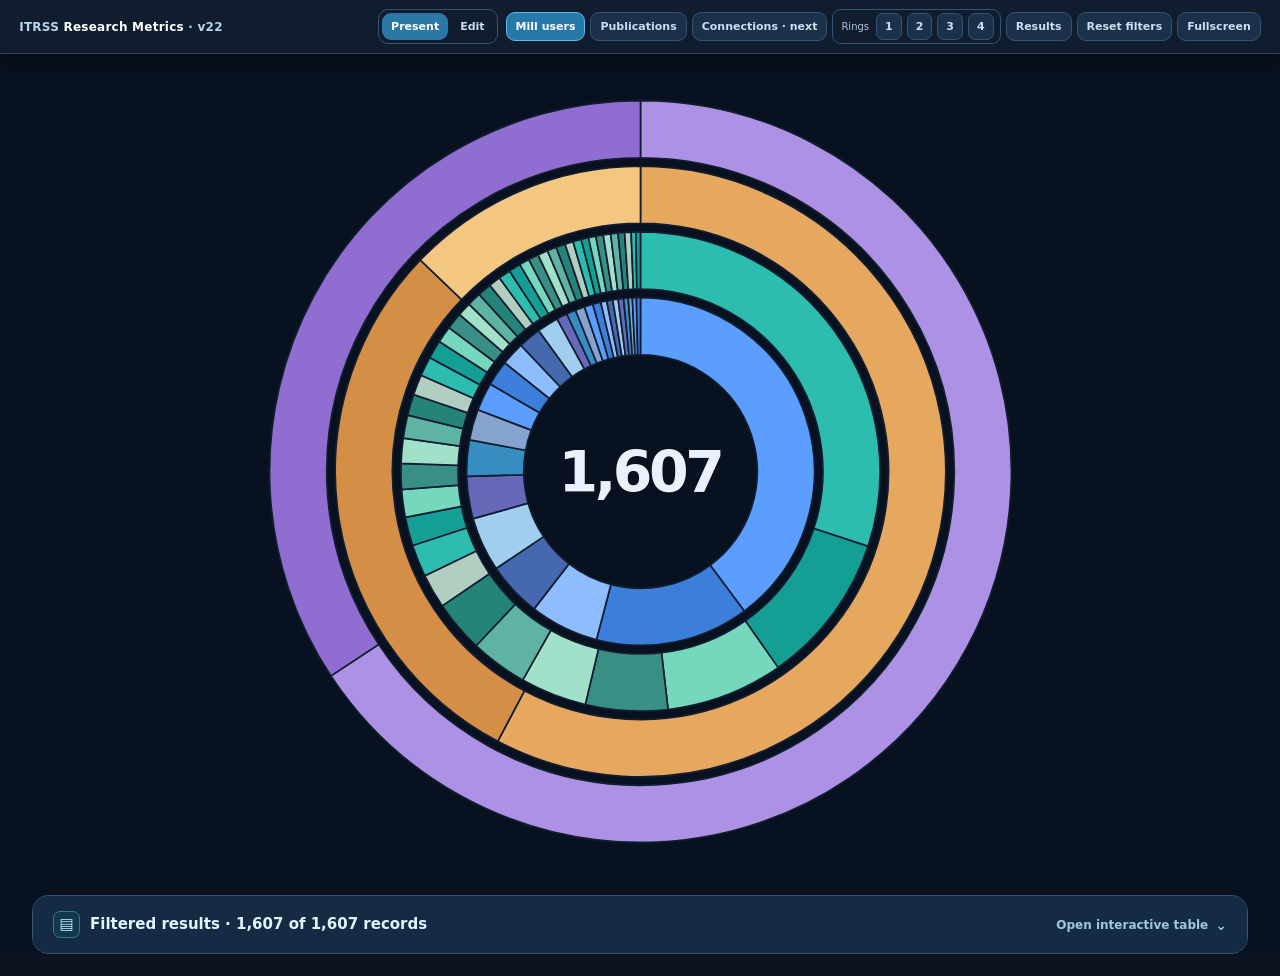
==== index.html @ 378413b5 "Release v22: repair Mill results table, retain every counted category and default descending order" ====
<!doctype html><html lang="en"><head><meta charset="UTF-8"><meta name="viewport" content="width=device-width, initial-scale=1"><title>ITRSS Research Metrics · v22</title><link rel="stylesheet" href="styles.css?v=1795367000"><link rel="stylesheet" href="papers.css?v=1795367000"><link rel="stylesheet" href="author-ring.css?v=10"><link rel="stylesheet" href="publication-atlas.css?v=11"><link rel="stylesheet" href="presentation.css?v=6"><link rel="stylesheet" href="graph.css?v=9"><link rel="stylesheet" href="atlas-switch.css?v=11"><link rel="stylesheet" href="publication-rings-v12.css?v=16"><link rel="stylesheet" href="viewport-fit-v13.css?v=14"><link rel="stylesheet" href="mill-source-v19.css?v=19"><link rel="stylesheet" href="presentation-focus-v20.css?v=20"><link rel="stylesheet" href="mill-results-v21.css?v=21"></head><body class="presentation-mode"><div id="publicBanner" style="position:sticky;top:0;z-index:9999;background:#6937b9;color:white;text-align:center;padding:12px;font:600 15px system-ui">PUBLIC RECORDS · 1,607 MILL USER ENTRIES · AGGREGATED VIEW · 247 PUBLICATION ENTRIES</div><nav id="presentationToolbar" class="presentationToolbar" aria-label="Dashboard display controls">
  <span class="presentationBrand">ITRSS <strong>Research Metrics</strong> · v22</span>
  <div class="presentationActions">
    <span class="presentationModes"><button id="presentationToggle" type="button" class="active" aria-pressed="true">Present</button><button id="presentationDetails" type="button" aria-pressed="false">Edit</button></span>
    <div class="presentationOnly">
      <button id="presentationUsers" type="button" class="active" aria-pressed="true">Mill users</button>
      <button id="presentationPapers" type="button" aria-pressed="false">Publications</button><button id="presentationGraph" type="button" disabled aria-pressed="false" title="Research connections metrics are planned for a later version">Connections · next</button>
      
      <div class="ringVis" id="ringVisibility" aria-label="Show or hide individual chart rings"><span>Rings</span><button type="button" data-ring-toggle="0" aria-pressed="true" title="Show or hide the inner ring">1</button><button type="button" data-ring-toggle="1" aria-pressed="true" title="Show or hide ring 2">2</button><button type="button" data-ring-toggle="2" aria-pressed="true" title="Show or hide ring 3">3</button><button type="button" data-ring-toggle="3" aria-pressed="true" title="Show or hide the outer ring">4</button></div><button id="millResultsNav" type="button" aria-controls="millResultsPanel" aria-expanded="false" title="Open the filtered Mill Users results table">Results</button><button id="presentationClear" type="button">Reset filters</button>
      <button id="presentationFull" type="button">Fullscreen</button>
      <button id="presentationFile" type="button">Open local CSV</button>
      <span id="presentationDataMode" class="presentationDataMode">Loading metrics…</span>
      <input id="presentationInput" type="file" hidden aria-label="Choose a local dashboard dataset">
    </div>
  </div>
  <span class="presentationAlert" id="presentationAlert" role="status" aria-live="polite"></span>
</nav><div class="shell"><div id="millSourceStrip" class="millSourceStrip" role="status" aria-live="polite" data-source="loading">Loading PUBLIC_DATA.csv…</div><header><div class="identity"><div class="brand">S&T <span>ITRSS</span></div><div class="eyebrow">RESEARCH COMPUTING • MILL CLUSTER</div><h1>User population explorer</h1><p>Mill user population · PUBLIC_DATA.csv · detailed department and degree programs · not Slurm usage</p></div><div class="source"><div class="pill" id="badge">Checking dataset…</div><div class="small" id="sourceName">PUBLIC_DATA.csv</div></div></header><section class="summary"><div><small>USERS / ROWS</small><strong id="total">—</strong><span>Source records</span></div><div><small>VISIBLE AFTER FILTERS</small><strong id="visible">—</strong><span id="share">No filters</span></div><div><small>UNIQUE FIRST-RING VALUES</small><strong id="categories">—</strong><span id="categoryName">Choose a column</span></div></section><main class="main"><section class="visual"><div class="sectionHead"><div><h2>Population composition</h2><p>Four categorical rings • click any segment to filter</p></div><button id="clear" class="subtle">Reset selection</button></div><div class="controlGrid"><label>Ring 1 · Department<select id="layer0"></select></label><label>Ring 2 · Classficiation (program)<select id="layer1"></select></label><label>Ring 3 · Status<select id="layer2"></select></label><label>Ring 4 · Advisor recorded<select id="layer3"></select></label><label>Slice order<select id="sort"><option value="desc">Largest first</option><option value="asc">Smallest first</option><option value="alpha">A → Z</option></select></label></div><div class="chartWrap"><svg id="chart" viewBox="0 0 680 680" role="img" aria-label="Interactive multi-ring donut chart"><circle cx="340" cy="340" r="180" fill="none" stroke="#253246" stroke-width="30"/></svg><div class="chartCenter"><div class="mini">SELECTED USERS</div><strong id="centerCount">—</strong><div id="centerCaption">Waiting for report</div></div></div><div class="ringsCaption"><span><i style="background:#5c9eff"></i> Inner</span><span><i style="background:#2cbdaf"></i> Middle</span><span><i style="background:#e6a85e"></i> Status</span><span><i style="background:#ad91e4"></i> Advisor</span></div></section><aside class="side"><div class="sideHead"><h2>Explore segments</h2><p>Values are calculated directly from the imported CSV.</p></div><div id="selection" class="selection">Select a ring segment to see its share and filter the entire chart.</div><div id="legend" class="legend"></div><div class="dataFoot"><div id="fileStatus">Waiting for original CSV…</div><button id="reload" class="subtle">Reload data</button></div></aside></main><details id="millResultsPanel" class="millResultsPanel">
 <summary id="millResultsSummaryRow" aria-label="Show or hide current Mill user filtered results">
  <span class="millSummaryLeft"><span class="millSummaryIcon" aria-hidden="true">▤</span><span id="millResultsSummary">Filtered results · loading public data…</span></span>
  <span class="millSummaryRight">Open interactive table <span class="millChevron" aria-hidden="true">⌄</span></span>
 </summary>
 <div class="millResultsBody">
  <div class="millResultsLead"><h2>Mill Users · Filtered Results</h2><p id="millTableSource">PUBLIC_DATA.csv · grouped records, not Slurm utilization</p></div>
  <div id="millActiveFilters" aria-label="Active ring filters"></div>
  <div class="millTableBar">
   <label>Find a department or academic program<input id="millTableSearch" type="search" placeholder="Computer Science, Physics, PHD…" autocomplete="off"></label>
   <label>Sort results<select id="millTableSort"><option value="count">Most users first</option><option value="asc">Fewest users first</option><option value="department">Department A–Z</option><option value="program">Academic program A–Z</option></select></label>
   <button id="millClearRingFilters" type="button">Clear ring filters</button>
  </div>
  <div class="millTableScroll" role="region" aria-label="Current filtered Mill user groups" tabindex="0">
   <table><thead><tr><th scope="col">Department</th><th scope="col">Academic program</th><th scope="col">Status</th><th scope="col">Advisor</th><th scope="col" class="millNumeric">Users</th><th scope="col" class="millNumeric">Share</th><th scope="col">Apply</th></tr></thead><tbody id="millTableBody"><tr><td colspan="7">Loading results…</td></tr></tbody></table>
  </div>
  <div class="millTableFooter"><span id="millTableStatus" role="status">Waiting for source data…</span><div class="millResultsFooterActions"><button id="millTableBack" type="button">Back to rings</button></div></div>
  <p class="millPrivacyNote">Counts follow the selected ring filters. All counted category combinations are shown, including small counts, sorted largest first by default. Individual user IDs and advisor names are not displayed. Click “Filter rings” to update the chart above.</p>
 </div>
</details><section id="papersSection" class="publication-awaiting"><div class="publicationAwaitingMessage" id="paperDropZone">
  <div class="paperPendingIcon" aria-hidden="true">◉</div>
  <h2>Publication metrics</h2>
  <p>Your original data is not saved on this public website. Choose <strong>publications.json</strong> from your computer to restore the three connected rings.</p>
  <button id="paperChooseLocal" class="paperImportPrimary" type="button">Open publications.json</button>
  <p class="paperDropHint">Or drag the JSON file here · stays inside your browser tab · never uploaded to GitHub</p>
</div>
  <div class="paperHeading"><div><div class="eyebrow">RESEARCH OUTPUTS • FOUNDRY & MILL</div><h2>Publication explorer</h2><p>Cluster acknowledgments, publications, years and venues</p></div><div class="pill">Public bibliography · 247 records</div></div>
  <section class="summary paperMetrics"><div><small>INCLUDED RECORDS</small><strong id="paperCount">—</strong><span>Duplicates excluded by default</span></div><div><small>VISIBLE AFTER FILTERS</small><strong id="paperVisible">—</strong><span id="paperShare">No filters</span></div><div><small>SOURCE</small><strong style="font-size:19px">Foundry / Mill</strong><span id="paperLoaded">Loading workbook…</span></div></section>
  <div class="main"><section class="visual"><div class="sectionHead"><div><h2>Publication composition</h2><p>Four linked dimensions · click outer author ring to explore collaborations</p></div><button id="paperClear" class="subtle">Reset selection</button></div>
  <div class="controlGrid paperControls"><label>Inner ring<select id="paperLayer0"></select></label><label>Middle ring<select id="paperLayer1"></select></label><label>Outer ring<select id="paperLayer2"></select></label><label>Slice order<select id="paperSort"><option value="desc">Largest first</option><option value="asc">Smallest first</option><option value="alpha">A → Z</option></select></label></div>
  <div class="paperAuthorAnchorControl">
    <label for="paperAuthorAnchor"><strong>Fourth ring · author priority</strong> <select id="paperAuthorAnchor"><option value="">All credited authors</option></select></label>
    <span id="paperAuthorAnchorNote">Ranked clockwise by credited publications. True coauthor rankings require OpenAlex authorship IDs.</span>
  </div>
  <div class="paperToggle"><input id="paperDup" type="checkbox"><label for="paperDup">Include records flagged as duplicates</label></div>
  <div id="atlasControls" class="atlasControls" hidden>
    <div class="atlasModeSwitch" role="group" aria-label="Author relationship view">
      <button id="atlasModeResearch" type="button" class="active">Research connections</button>
      <button id="atlasModeCoauthors" type="button">Verified coauthors</button>
    </div>
    <div id="atlasResearchOptions" class="atlasResearchOptions">
      <label>Relationship
        <select id="atlasRelation">
          <option value="science">Shared scientific terms</option>
          <option value="all">Title terms + journals</option>
          <option value="venue">Same journal</option>
        </select>
      </label>
      <label>Max connections
        <select id="atlasLinksLimit">
          <option value="40">40</option><option value="110" selected>110</option><option value="200">200</option><option value="400">400</option>
        </select>
      </label>
    </div>
    <button id="atlasClearNode" type="button">Clear highlight</button>
  </div>
  <div class="chartWrap paperWrap">
    <button type="button" id="paperAuthorBack" hidden aria-label="Back to all publication rings">← All publication rings</button>
    <div class="paperAuthorFocusOverlay" id="paperAuthorFocusOverlay" aria-live="polite">
      <span class="paperAuthorFocusKicker">AUTHOR RESEARCH</span>
      <strong id="paperAuthorFocusName"></strong>
      <span id="paperAuthorFocusCount"></span>
    </div>
    <svg id="paperChart" viewBox="0 0 680 680" role="img" aria-label="Publication distributions by cluster, year and type"></svg><div class="chartCenter"><div class="mini">PUBLICATION RECORDS</div><strong id="paperCenter">—</strong><div>in focus</div></div></div><div class="paperAuthorChooser" id="paperAuthorChooser" hidden>
    <label for="paperAuthorQuickSelect">Explore another author</label>
    <select id="paperAuthorQuickSelect"></select>
    <button id="paperAuthorQuickGo" type="button">View author</button>
  </div>
  <div id="paperAuthorStatus" class="paperAuthorStatus" role="status" aria-live="polite">Fourth ring · author credits · high to low clockwise</div><div id="atlasInspect" class="atlasInspect" hidden aria-live="polite"></div>
  <div class="ringsCaption">Cluster · Year · Publication type · Authors</div></section>
  <aside class="side"><div class="sideHead"><h2>Explore publications</h2><p>Choose a category or author to filter and explore linked publication research.</p></div><div id="paperSelection" class="selection">Showing all</div><div id="paperLegend" class="legend paperLegend"></div><div class="dataFoot"><span>Public bibliography · optional local replacement</span><button id="paperReload" class="subtle">Choose another JSON</button></div></aside></div>
  <div class="paperList"><h2>Matching publication records</h2><p id="paperRecordCount">Waiting for data</p><div id="paperRecords"></div><p class="paperNote">Public bibliographic metadata only. Internal research notes and evidence-tracking fields have been excluded. Acknowledgments are not proof of direct cluster usage. Duplicates are excluded by default.</p></div>
</section>

<section id="graphSection" class="graphSection" aria-label="Interactive research literature explorer">
  <div class="graphHeading">
    <div><div class="eyebrow">RESEARCH OUTPUTS · LITERATURE EXPLORER</div>
      <h2>Research Canvas</h2>
      <p>Explore related publications, researchers, and research communities using actual bibliography metadata</p></div>
  </div>
  <div class="graphControls">
    <label>Canvas view
      <select id="graphSource">
        <option value="research" selected>Research communities</option>
        <option value="entities">Researchers · Papers · Grants</option>
        <option value="mill">Mill category relationships</option>
      </select>
    </label>
    <label>Search title, author, DOI
      <input id="graphSearch" type="search" placeholder="Search research…" autocomplete="off">
    </label>
    <label>Focus researcher
      <select id="graphFocus"><option value="">All researchers</option></select>
    </label>
    <label>Start year<select id="graphYearFrom"><option value="">From any year</option></select></label>
    <label>End year<select id="graphYearTo"><option value="">Through any year</option></select></label>
    <label>Facility
      <select id="graphFacility"><option value="all">All facilities</option><option value="Foundry">Foundry</option><option value="Mill">Mill</option><option value="Foundry + Mill">Foundry + Mill</option></select>
    </label>
    <label>Maximum researchers
      <select id="graphLimit"><option value="20">20</option><option value="60">60</option><option value="120" selected>120</option><option value="200">200</option><option value="350">350</option></select>
    </label>
    <label>Maximum papers
      <select id="graphPaperLimit"><option value="30">30</option><option value="70">70</option><option value="110" selected>110</option><option value="186">186</option></select>
    </label>
    <label>Maximum grants
      <select id="graphGrantLimit"><option value="5">5</option><option value="10">10</option><option value="20" selected>20</option><option value="50">50</option></select>
    </label>
    <label hidden>Title similarity
      <select id="graphStrength"><option value="0.10" selected>Balanced links</option></select>
    </label>
    <label>Minimum shared papers
      <select id="graphMinShared"><option value="1" selected>1 paper</option><option value="2">2 papers</option><option value="3">3 papers</option><option value="5">5 papers</option></select>
    </label>
    <label class="graphGrantsControl"><input id="graphGrants" type="checkbox"> Candidate grants (OpenAlex only)</label>
    <button id="graphImport" type="button">Open research_graph_public.json or CSV files</button>
    <input id="graphFiles" type="file" accept=".json,application/json,.csv,text/csv" multiple hidden>
    <button id="graphReset" type="button">Reset filters</button>
  </div>
  <div class="graphStage">
    <div id="graphKpis" class="graphKpis" aria-label="Research graph metrics"></div>
    <div class="graphLayout">
      <div class="graphVisualArea">
        <div id="graphEmpty" class="graphEmpty" role="status">
          <div class="graphEmptyLogo">◉</div>
          <h3>Research Canvas · original coauthorship graph</h3>
          <p>To draw the true research communities, select your exported <code>research_graph_public.json</code>. The source contains real OpenAlex author–paper relationships.</p>
          <button id="graphEmptyImport" type="button">Open research_graph_public.json</button>
          <small>Local browser import only · the file is not uploaded to GitHub</small>
        </div>
        <div class="graphTools" aria-label="Graph navigation">
          <button id="graphZoomIn" type="button" title="Zoom in" aria-label="Zoom in">+</button>
          <button id="graphZoomOut" type="button" title="Zoom out" aria-label="Zoom out">−</button>
          <button id="graphFit" type="button" title="Fit all nodes">Fit</button>
        </div>
        <svg id="graphCanvas" viewBox="0 0 1080 690" role="img" aria-label="Research literature graph. Click nodes to focus, drag to pan and scroll to zoom."></svg>
        <div class="graphFoot"><span id="graphCaption">Loading the public bibliography…</span><span id="graphSelected">Select a node to see its connections</span></div>
      </div>
      <aside id="graphDetail" class="graphDetail" aria-label="Selected research details"><h3>Explore the network</h3><p>Select a paper or researcher to inspect connections.</p></aside>
    </div>
  </div>
  <p id="graphInfo" role="status" aria-live="polite"></p>
</section>
<footer><span>Public Mill population data is grouped · not a measurement of HPC utilization · Publication relationships are exploratory</span><span>Missing values shown as “Not specified”</span></footer></div><script src="app.js?v=22"></script><script src="papers.js?v=12"></script><script src="author-ring.js?v=11"></script><script src="publication-rings-v12.js?v=20"></script><script src="presentation.js?v=17"></script><script src="graph.js?v=10"></script><script src="viewport-fit-v13.js?v=13"></script><script src="mill-results-v21.js?v=22"></script></body></html>
---- styles.css ----
:root{font-family:Inter,ui-sans-serif,system-ui,-apple-system,"Segoe UI",sans-serif;color:#e9f1fc;background:#0b1220;font-synthesis:none}*{box-sizing:border-box}body{margin:0}.shell{max-width:1420px;margin:auto;padding:29px 36px 22px}header{display:flex;justify-content:space-between;align-items:start;gap:24px;padding-bottom:26px}.brand{font-size:22px;font-weight:850;letter-spacing:-.06em}.brand span{color:#54b9f3;margin-left:6px}.eyebrow{font-size:11px;letter-spacing:.17em;color:#69a0dc;margin-top:19px;font-weight:700}h1{font-size:33px;letter-spacing:-.045em;margin:9px 0 5px;font-weight:720}h2{margin:0;font-size:17px;letter-spacing:-.015em}p{margin:5px 0;color:#90a2ba;font-size:13px}.source{text-align:right;padding-top:7px}.pill{display:inline-block;background:#1c3545;color:#8ee1cc;border:1px solid #315c67;border-radius:30px;padding:8px 12px;font-size:12px;font-weight:600}.small{color:#8397b2;font-size:11px;margin-top:11px}.summary{display:grid;grid-template-columns:repeat(3,minmax(0,1fr));gap:14px;margin-bottom:17px}.summary>div{background:#121e30;border:1px solid #26374c;padding:18px 22px;border-radius:14px;display:flex;flex-direction:column;gap:5px}.summary small{color:#839ab5;font-size:10px;letter-spacing:.09em;font-weight:750}.summary strong{font-size:31px;letter-spacing:-.04em;font-weight:700}.summary span{color:#899fb7;font-size:12px}.main{display:grid;grid-template-columns:minmax(0,1.48fr) minmax(270px,.75fr);gap:17px}.visual,.side{background:#121e30;border:1px solid #26374c;border-radius:17px;padding:21px;min-width:0}.sectionHead{display:flex;justify-content:space-between;gap:16px;align-items:flex-start}.subtle{color:#bed4ed;background:#192a41;border:1px solid #344a66;border-radius:9px;padding:9px 12px;font-size:12px;cursor:pointer}.subtle:hover{background:#26405d}.controlGrid{display:grid;grid-template-columns:repeat(4,minmax(0,1fr));gap:9px;margin-top:22px}.controlGrid label{color:#95acc9;font-size:11px;display:flex;flex-direction:column;gap:7px}.controlGrid select{background:#0d192a;color:#e0edfa;border:1px solid #344762;padding:10px 7px;border-radius:9px;min-width:0;width:100%;font-size:12px}.chartWrap{max-width:620px;margin:12px auto 0;position:relative}.chartWrap svg{width:100%;display:block;overflow:visible}.chartCenter{position:absolute;top:50%;left:50%;transform:translate(-50%,-50%);text-align:center;pointer-events:none;width:29%}.chartCenter strong{font-size:clamp(28px,3.5vw,47px);font-weight:760;letter-spacing:-.06em;display:block}.mini{font-size:10px;letter-spacing:.06em;color:#8fa6c1;font-weight:700}.chartCenter #centerCaption{font-size:11px;color:#94adc5}.arc{cursor:pointer;stroke:#121e30;stroke-width:1.4;transition:opacity .16s,stroke-width .16s}.arc:hover,.arc.focus{stroke:#edf7ff;stroke-width:3}.ringsCaption{display:flex;justify-content:center;gap:24px;font-size:12px;color:#96abc5;margin-top:-7px}.ringsCaption span{display:flex;align-items:center;gap:8px}.ringsCaption i{width:11px;height:11px;border-radius:3px}.sideHead{padding-bottom:15px;border-bottom:1px solid #293a4d}.selection{background:#192b42;border:1px solid #314b67;border-radius:11px;padding:14px;margin-top:15px;color:#a7bcd6;font-size:12px;line-height:1.6}.selection b{display:block;font-size:15px;color:#eef5fe;overflow-wrap:anywhere}.legend{overflow:auto;max-height:510px;padding-right:4px;margin-top:12px}.legendGroup{padding:13px 0 8px;border-bottom:1px solid #2b3a4e}.legendTitle{display:flex;justify-content:space-between;gap:8px;font-size:12px;font-weight:750;color:#bbd7f4;padding-bottom:7px}.legendTitle span{font-size:10px;color:#8098b2;font-weight:500}.legendRow{width:100%;display:flex;align-items:center;gap:9px;color:#bac8da;background:transparent;border:0;padding:7px 4px;cursor:pointer;text-align:left;font-size:12px}.legendRow:hover{background:#1b3048}.legendRow .swatch{flex-shrink:0;width:9px;height:9px;border-radius:3px}.legendRow .name{flex:1;overflow:hidden;text-overflow:ellipsis;white-space:nowrap}.legendRow .pct{font-variant-numeric:tabular-nums;color:#e5effc}.dataFoot{margin-top:15px;padding-top:16px;border-top:1px solid #2b3a4e;display:flex;justify-content:space-between;align-items:center;gap:8px;font-size:11px;color:#849bb4}footer{display:flex;justify-content:space-between;gap:14px;color:#7389a4;font-size:11px;padding:20px 3px}@media(max-width:980px){.main{grid-template-columns:1fr}.legend{max-height:360px}}@media(max-width:660px){.shell{padding:17px 12px}.summary{gap:7px}.summary>div{padding:12px 9px}.summary strong{font-size:24px}.main{gap:11px}.visual,.side{padding:14px}.controlGrid{grid-template-columns:repeat(2,minmax(0,1fr))}h1{font-size:27px}.source{display:none}.ringsCaption{margin-top:0}footer{flex-direction:column}}

/* Restore the original centered, four-ring presentation */
.controlGrid{grid-template-columns:repeat(5,minmax(0,1fr));gap:10px}
.chartWrap{max-width:590px;margin:12px auto 0}
.ringsCaption{flex-wrap:wrap;gap:12px}
@media(max-width:950px){.controlGrid{grid-template-columns:repeat(3,minmax(0,1fr))}}
@media(max-width:620px){.controlGrid{grid-template-columns:repeat(2,minmax(0,1fr))}}
---- papers.css ----
.paperHeading{display:flex;justify-content:space-between;align-items:center;gap:18px;margin:38px 0 14px}.paperHeading h2{font-size:24px;margin:0}.paperHeading p{margin:5px 0}.paperMetrics{margin-bottom:16px}.paperControls{grid-template-columns:repeat(4,minmax(0,1fr))}.paperWrap{max-width:520px}.paperLegend{max-height:465px}.paperToggle{display:flex;gap:9px;align-items:center;margin-top:12px;color:#adc0d7;font-size:12px}.paperToggle input{accent-color:#55a5f3}.paperList{background:#121e30;border:1px solid #26374c;border-radius:17px;padding:20px;margin-top:16px}.paperRecord{border-bottom:1px solid #2b3a4e;padding:12px 0}.paperTitle{font-size:13px;color:#e9f1fc;font-weight:650}.paperTitle a{color:#a9ceff;text-decoration:none}.paperTitle a:hover{text-decoration:underline}.paperMeta,.paperEvidence{color:#a3b6cb;font-size:11px;line-height:1.6;margin-top:5px}.paperEvidence{color:#7e96af}.paperNote{color:#93a8bf;font-size:11px;margin-top:11px}@media(max-width:720px){.paperControls{grid-template-columns:repeat(2,minmax(0,1fr))}.paperHeading{align-items:flex-start;flex-direction:column}}
---- author-ring.css ----
/* Four-ring publication explorer and evidence-led author drilldown. */
.paperAuthorAnchorControl {display:flex;flex-wrap:wrap;gap:10px;align-items:end;margin-top:14px;padding:10px 12px;border:1px solid #324966;border-radius:10px;background:#14263d}
.paperAuthorAnchorControl label{color:#c5daf2;font:12px/1.5 system-ui;display:flex;flex-direction:column;gap:6px;flex:1 1 240px}
.paperAuthorAnchorControl select,.paperAuthorChooser select {border:1px solid #3c5b7d;border-radius:8px;background:#182c45;color:#eef7ff;font:13px system-ui;padding:9px}
#paperAuthorAnchorNote{font:11px/1.55 system-ui;color:#a7c1d9;flex:2 1 260px}
.paperWrap{position:relative}
#paperAuthorBack{position:absolute;top:9px;left:9px;z-index:5;cursor:pointer;color:#e7f5ff;background:#27527be8;border:1px solid #669aca;border-radius:9px;font:700 12px system-ui;padding:9px 13px}
#paperAuthorBack:hover{background:#3771a3}
.paperAuthorFocusOverlay{display:none;position:absolute;top:50%;left:50%;transform:translate(-50%,-50%);width:34%;max-width:235px;min-width:105px;pointer-events:none;z-index:2;text-align:center;flex-direction:column;align-items:center;justify-content:center;gap:4px}
.paperAuthorFocusOverlay strong{display:block;overflow-wrap:anywhere;color:#f6f4ff;font:750 clamp(13px,2.1vw,23px)/1.24 system-ui}
.paperAuthorFocusOverlay span{font:12px/1.4 system-ui;color:#a9b9d7}
.paperAuthorFocusOverlay .paperAuthorFocusKicker{font:700 10px system-ui;color:#baa7f0;letter-spacing:.075em}
.paperAuthorStatus {color:#c5b7f7;text-align:center;font:12px/1.65 system-ui;max-width:780px;margin:8px auto 0;min-height:20px}
.paperAuthorChooser {display:flex;align-items:center;justify-content:center;flex-wrap:wrap;gap:8px;margin:12px 5px 4px;color:#b6cce2;font:12px system-ui}
.paperAuthorChooser button{background:#263e64;color:#f0f7ff;border:1px solid #506c95;border-radius:8px;cursor:pointer;padding:9px 11px}
.paperAuthorChooser[hidden],#paperAuthorBack[hidden]{display:none!important}
#papersSection.author-exploring .paperWrap .chartCenter{display:none!important}
#papersSection.author-exploring .paperAuthorFocusOverlay{display:flex}
#papersSection .authorArc {cursor:pointer;stroke:#0b1727;stroke-width:.9;transition:opacity .16s ease,filter .16s ease}
#papersSection .authorArc:hover,#papersSection .authorArc:focus-visible{filter:brightness(1.28);outline:none;stroke:#e3d8ff;stroke-width:1.6}
#papersSection .authorLegendGroup{border-top:1px solid #394561;margin-top:13px;padding-top:14px}
#papersSection .authorLegendRow:focus-visible{outline:2px solid #ac8ef2;outline-offset:2px}
body.presentation-mode.presentation-details .paperAuthorAnchorControl {display:flex}
body.presentation-mode:not(.presentation-details) .paperAuthorAnchorControl {display:none}
body.presentation-mode.presentation-papers .paperAuthorStatus {display:block}
body.presentation-mode.presentation-papers .paperWrap {width:min(90vh,96vw,940px)}
body.presentation-mode.presentation-papers.author-exploring #papersSection .paperWrap {width:min(90vh,96vw,940px)}
body.presentation-mode.presentation-details.presentation-papers #papersSection .paperWrap {width:100%;max-width:630px}
@media(max-width:700px) {
  .paperAuthorFocusOverlay strong{font-size:clamp(12px,3vw,18px)}
  .paperAuthorFocusOverlay .paperAuthorFocusKicker{font-size:8px}
  .paperAuthorFocusOverlay span{font-size:10px}
  .paperAuthorStatus{font-size:11px}
  #paperAuthorBack{font-size:10px;padding:6px 9px}
}
---- publication-atlas.css ----
/* MRI Circular Atlas interaction, within Publications' author drilldown.
   Uses source-linked public 230-paper title/venue candidate links.
   The coauthor switch is enabled only with verified OpenAlex IDs. */
.atlasControls[hidden],.atlasInspect[hidden],#atlasResearchOptions[hidden]{display:none!important}
.atlasControls{display:flex;align-items:center;justify-content:center;flex-wrap:wrap;gap:9px;
  max-width:910px;margin:10px auto 4px;padding:9px;border:1px solid #374b68;background:#13243b;border-radius:13px;color:#acc3db}
.atlasModeSwitch{display:inline-flex;padding:3px;gap:4px;border-radius:10px;background:#0c192b;border:1px solid #3c5270}
.atlasControls button{cursor:pointer;font:650 12px/1.3 system-ui;padding:9px 11px;border-radius:8px;background:#213953;
  border:1px solid #3b597b;color:#d5e3f5;white-space:nowrap}
.atlasControls button.active{color:#fff;border-color:#67b5ea;background:#27739d}
.atlasControls button:disabled{opacity:.48;cursor:not-allowed}
.atlasControls button:hover:not(:disabled),.atlasControls button:focus-visible{background:#386589;outline:2px solid #78bbdd;outline-offset:2px}
.atlasResearchOptions{display:flex;align-items:end;gap:8px;flex-wrap:wrap}
.atlasResearchOptions label{font:11px/1.4 system-ui;color:#adc1d4;display:flex;flex-direction:column;gap:3px}
.atlasResearchOptions select{background:#152c45;border:1px solid #345675;color:#eaf4ff;border-radius:8px;padding:7px 8px;font:11px system-ui;max-width:185px}
#papersSection.author-exploring #paperChart .atlasBundle{pointer-events:none;stroke-linecap:round;transition:opacity .15s ease,stroke-width .15s ease}
#papersSection.author-exploring #paperChart .atlasGroupArc{cursor:pointer;transition:opacity .18s ease,stroke-width .18s ease}
#papersSection.author-exploring #paperChart .atlasGroupArc:hover,#papersSection.author-exploring #paperChart .atlasGroupArc:focus-visible{stroke-width:19;opacity:1;outline:none}
#papersSection.author-exploring #paperChart .atlasLeaf{cursor:pointer;transition:opacity .15s ease,stroke-width .15s ease}
#papersSection.author-exploring #paperChart .atlasLeaf:hover,#papersSection.author-exploring #paperChart .atlasLeaf:focus-visible{stroke:#fff;stroke-width:3.5;outline:none}
#papersSection.author-exploring #paperChart .atlasGroupLabel{font:750 9px system-ui;fill:#c9e1eb;pointer-events:none;paint-order:stroke;stroke:#101e30;stroke-width:3.1;stroke-linejoin:round}
#papersSection.author-exploring #paperChart .atlasCenterText{display:none}
#papersSection.author-exploring .paperAuthorFocusOverlay{width:31%;max-width:220px;z-index:1}
.atlasInspect{padding:13px 16px;margin:12px auto 4px;max-width:850px;border:1px solid #304b6e;border-radius:12px;background:#17263d;color:#b7cae0;box-shadow:0 5px 22px #08152270}
.atlasInspect h3{font:750 15px/1.45 system-ui;color:#f2f6ff;margin:0 0 6px;overflow-wrap:anywhere}
.atlasInspect p{font:12px/1.55 system-ui;margin:0 0 8px;color:#c0d4e7}
.atlasInspect a{display:inline-block;color:#91cfff;font:650 12px system-ui;margin:7px 0}
.atlasInspect .atlasRelated{display:block;width:100%;text-align:left;padding:6px 9px;margin:4px 0;border:1px solid #3d5571;
  border-radius:7px;background:#213954;color:#d8e7f5;font:12px system-ui;cursor:pointer}
.atlasInspect .atlasRelated:hover{background:#2e5880}
body.presentation-mode.presentation-papers .atlasControls{max-width:min(100%,1120px)}
body.presentation-mode.presentation-details.presentation-papers .atlasControls{max-width:1420px}
body.presentation-mode.presentation-papers .atlasInspect{max-width:min(100%,940px)}
@media(max-width:720px){
 .atlasControls{gap:6px;padding:7px}
 .atlasModeSwitch button{font-size:10px;padding:7px}
 .atlasResearchOptions select{font-size:10px}
 .atlasInspect{margin:8px;padding:11px}
 #papersSection.author-exploring #paperChart .atlasGroupLabel{font-size:7px}
}
---- presentation.css ----
/* Presentation v4 — isolated from the existing analytical layout */
.presentationToolbar {
  position: sticky; top: 0; z-index: 1000; display: flex; align-items: center;
  justify-content: space-between; flex-wrap: wrap; gap: 10px;
  padding: 10px clamp(12px,3vw,38px); background: #101d2f;
  border-bottom: 1px solid #2a3f58; box-shadow: 0 6px 24px #02081155;
}
.presentationBrand {font-size: 13px; font-weight: 800; letter-spacing: .02em; color:#b9d4ee}
.presentationBrand strong {color:#fff}
.presentationActions {display:flex;align-items:center;justify-content:flex-end;gap:7px;flex-wrap:wrap}
.presentationToolbar button {font:600 12px system-ui; color:#c9dff4;background:#1b3049;border:1px solid #355371;border-radius:9px;padding:8px 11px;cursor:pointer}
.presentationToolbar button:hover,.presentationToolbar button:focus-visible{background:#2c5073;outline:2px solid #70b0ec;outline-offset:1px}
.presentationToolbar button.active {background:#2678a8;border-color:#63b8e9;color:#fff}
.presentationOnly {display:none;align-items:center;gap:7px;flex-wrap:wrap}
.presentation-mode .presentationOnly {display:flex}
.presentationDataMode{font:700 10px system-ui;letter-spacing:.025em;color:#d7c3ff;border:1px solid #70469c;border-radius:20px;padding:6px 8px}
.presentationAlert{width:100%;font:12px system-ui;color:#ffcbac}
.presentationAlert:empty{display:none}
body.presentation-mode {background:#08111f}
body.presentation-mode .shell {max-width:none;padding:0 18px 24px}
body.presentation-mode .shell>header,
body.presentation-mode .shell>.summary,
body.presentation-mode #researchCanvasSection,
body.presentation-mode footer,
body.presentation-mode #papersSection,
body.presentation-mode .main>.side,
body.presentation-mode .sectionHead,
body.presentation-mode .controlGrid,
body.presentation-mode .paperToggle,
body.presentation-mode .ringsCaption,
body.presentation-mode .paperHeading,
body.presentation-mode .paperMetrics,
body.presentation-mode .paperList {display:none}
body.presentation-mode .shell>main.main {display:block;max-width:1100px;margin:auto}
body.presentation-mode.presentation-papers .shell>main.main {display:none}
body.presentation-mode.presentation-papers #papersSection{display:block;max-width:1100px;margin:auto}
body.presentation-mode #papersSection>.main{display:block}
body.presentation-mode .main .visual{background:transparent;border:0;box-shadow:none;padding:4px 0 0}
body.presentation-mode .chartWrap {width:min(86vh,94vw,940px);max-width:100%;margin:0 auto}
body.presentation-mode .paperWrap {width:min(86vh,94vw,850px)}
body.presentation-mode .chartCenter {width:32%}
body.presentation-mode .chartCenter strong {font-size:clamp(34px,5.2vw,76px)}
body.presentation-mode .chartCenter .mini,
body.presentation-mode .chartCenter #centerCaption,
body.presentation-mode .paperWrap .chartCenter>div {display:none}
body.presentation-mode.presentation-details .shell>main.main,
body.presentation-mode.presentation-details #papersSection>.main{display:grid;grid-template-columns:minmax(0,1.6fr) minmax(275px,.75fr);gap:17px;max-width:1420px}
body.presentation-mode.presentation-details .main>.side {display:block}
body.presentation-mode.presentation-details .main>.visual {padding:21px;background:#121e30;border:1px solid #26374c}
body.presentation-mode.presentation-details .sectionHead {display:flex}
body.presentation-mode.presentation-details .controlGrid {display:grid}
body.presentation-mode.presentation-details .paperToggle,
body.presentation-mode.presentation-details .ringsCaption{display:flex}
body.presentation-mode.presentation-details .chartWrap{width:100%;max-width:620px;margin:12px auto 0}
body.presentation-mode.presentation-details .paperWrap{max-width:520px}
body.presentation-mode.presentation-details .chartCenter .mini,
body.presentation-mode.presentation-details .chartCenter #centerCaption,
body.presentation-mode.presentation-details .paperWrap .chartCenter>div{display:block}
@media(max-width:900px) {
  body.presentation-mode.presentation-details .shell>main.main,
  body.presentation-mode.presentation-details #papersSection>.main{grid-template-columns:1fr}
}
@media(max-width:640px){
  .presentationToolbar{padding:9px 11px}
  .presentationBrand{width:100%}
  .presentationToolbar button{font-size:11px;padding:7px 8px}
  body.presentation-mode .shell{padding:8px}
  body.presentation-mode .chartWrap{width:min(94vw,80vh)}
}

body.presentation-mode #publicBanner {display:none}

/* Hide empty publication dashboards until the original JSON is supplied. */
.publicationAwaitingMessage {display:none}
body.presentation-mode.presentation-papers #papersSection.publication-awaiting>.main,
body.presentation-mode.presentation-papers #papersSection.publication-awaiting>.paperList,
body.presentation-mode.presentation-papers #papersSection.publication-awaiting>.paperMetrics {display:none}
body.presentation-mode.presentation-papers #papersSection.publication-awaiting>.publicationAwaitingMessage {
 display:block;max-width:730px;text-align:center;margin:clamp(40px,13vh,150px) auto;
 padding:35px;background:#14243a;border:1px solid #33516f;border-radius:16px;color:#eaf2fa;
}
body.presentation-mode.presentation-papers .publicationAwaitingMessage h2{font:700 clamp(22px,3vw,34px) system-ui;margin-bottom:12px}
body.presentation-mode.presentation-papers .publicationAwaitingMessage p{font:15px/1.6 system-ui;color:#b7c7d8}

/* Edit mode restores existing dashboard summaries, legends and publication records. */
body.presentation-mode.presentation-details:not(.presentation-papers):not(.presentation-graph) .shell>header{display:flex}
body.presentation-mode.presentation-details:not(.presentation-papers):not(.presentation-graph) .shell>.summary{display:grid}
body.presentation-mode.presentation-details.presentation-papers #papersSection:not(.publication-awaiting)>.paperHeading{display:flex}
body.presentation-mode.presentation-details.presentation-papers #papersSection:not(.publication-awaiting)>.paperMetrics{display:grid}
body.presentation-mode.presentation-details.presentation-papers #papersSection:not(.publication-awaiting)>.paperList{display:block}
body.presentation-mode.presentation-details.presentation-papers #papersSection:not(.publication-awaiting){max-width:1420px}
body.presentation-mode.presentation-details .ringsCaption{display:flex}

/* Original publication import: a visible action in both Present and Edit. */
.paperPendingIcon {font-size:34px;line-height:1;color:#8fbeef;margin:0 auto 14px}
.paperImportPrimary {display:inline-flex;justify-content:center;align-items:center;cursor:pointer;
  margin:14px auto 8px;padding:12px 22px;border:1px solid #7bbfff;border-radius:10px;
  background:#2074aa;color:#fff;font:700 14px system-ui}
.paperImportPrimary:hover,.paperImportPrimary:focus-visible{
  background:#348ec7;outline:2px solid #9dd6ff;outline-offset:2px}
.paperDropHint{font:12px/1.6 system-ui!important;color:#a4bad1!important;margin:7px auto 0}
body.presentation-mode.presentation-papers #papersSection.publication-awaiting .publicationAwaitingMessage.drag-over{
  background:#193954;border-color:#87d3ff;box-shadow:0 0 0 2px #3288c8aa
}
---- graph.css ----
/* V5: Three clear visualizations, one calm presentation/edit control. */
#graphSection {display:none}
body.presentation-mode.presentation-graph #graphSection,
body.presentation-mode.presentation-details.presentation-graph #graphSection {display:block}
body.presentation-mode.presentation-graph .shell>main.main,
body.presentation-mode.presentation-graph #papersSection {display:none!important}
body.presentation-mode.presentation-papers #graphSection {display:none!important}
.graphSection {max-width:1440px;margin:20px auto 24px;color:#d8e7f5}
.graphHeading {display:flex;align-items:center;justify-content:space-between;gap:16px}
.graphHeading h2{font-size:clamp(19px,2.4vw,26px);margin:0}
.graphHeading p{font-size:13px;color:#9eb1c6;margin:6px 0 14px}
.graphStage{position:relative;background:radial-gradient(ellipse at 50% 38%,#16283e,#0a1525 72%);
  border:1px solid #283e57;border-radius:16px;padding:12px 20px;min-height:430px}
.graphKpis{display:flex;justify-content:center;flex-wrap:wrap;gap:12px}
.graphKpi{display:flex;flex-direction:column;align-items:center;min-width:115px;
  padding:8px 16px;border:1px solid #2e425a;background:#18283b88;border-radius:12px}
.graphKpi small{font-size:10px;color:#9fb4d0;letter-spacing:.045em;text-transform:uppercase}
.graphKpi strong{font-size:25px;color:#f0f7ff;font-variant-numeric:tabular-nums}
#graphCanvas{display:block;width:100%;height:auto;max-height:min(75vh,710px);min-height:390px;overflow:visible}
#graphCanvas [data-node] {cursor:pointer;transition:opacity .18s ease;outline:none}
#graphCanvas [data-node]:focus-visible circle,#graphCanvas [data-node].selected circle {stroke:#fff;stroke-width:3.5}
#graphCanvas [data-edge]{transition:opacity .18s ease}
#graphCanvas text{pointer-events:none;paint-order:stroke;stroke:#0e1a2b;stroke-width:2px;stroke-linejoin:round}
.graphFoot {display:flex;justify-content:space-between;align-items:center;flex-wrap:wrap;gap:9px;
  font:12px system-ui;color:#9bb2ca;margin:2px 4px 4px}
#graphSelected{color:#f0f6ff;font-weight:600}
.graphControls{display:flex;flex-wrap:wrap;align-items:end;gap:12px;padding:12px 0 18px}
.graphControls label{color:#b4c7e0;font-size:12px;display:flex;flex-direction:column;gap:5px;min-width:120px}
.graphControls select,.graphControls input{background:#18273b;border:1px solid #35506d;color:#edf4fa;
  font:13px system-ui;border-radius:8px;padding:10px;max-width:240px}
.graphControls button{background:#223b58;border:1px solid #3b5d80;color:#e7f3ff;font:600 12px system-ui;
  padding:10px 13px;border-radius:8px;cursor:pointer}
#graphInfo{font:12px/1.5 system-ui;color:#acc2dd;margin:6px 4px}
body.presentation-mode:not(.presentation-details) .graphHeading,
body.presentation-mode:not(.presentation-details) .graphControls{display:none}
body.presentation-mode.presentation-details .graphHeading,
body.presentation-mode.presentation-details .graphControls{display:flex}
body.presentation-mode.presentation-graph .graphStage{margin:6px auto}
body.presentation-mode.presentation-graph .graphSection{max-width:1300px}
body.presentation-mode.presentation-graph #graphCanvas{max-height:min(75vh,760px)}
body.presentation-mode.presentation-details.presentation-graph .graphStage{max-width:1280px}
body.presentation-mode.presentation-details #graphInfo {display:block}
body.presentation-mode:not(.presentation-details) #graphInfo{display:none}
.presentationToolbar .presentationModes{display:flex;gap:3px;border:1px solid #38536e;border-radius:10px;padding:3px}
.presentationToolbar .presentationModes button{border:0;background:transparent}
.presentationToolbar .presentationModes button.active{background:#2a78a6}
@media(max-width:700px) {
  .graphStage{padding:10px 5px;min-height:350px}
  #graphCanvas{min-height:300px}
  .graphFoot{justify-content:center}
  .graphKpi{min-width:85px;padding:6px 9px}
  .graphKpi strong{font-size:19px}
  .graphControls{flex-direction:column;align-items:stretch}
  .graphControls select,.graphControls input{max-width:100%}
}
/* Research Canvas v7: bibliographic constellation / authors & papers. */
.graphSection .graphHeading .eyebrow {font-size:11px;letter-spacing:.1em;color:#75bfdc;margin-bottom:6px}
.graphSection .graphControls {display:flex;align-items:end;flex-wrap:wrap;gap:9px}
.graphSection .graphControls label {min-width:116px;max-width:220px;flex:1 1 128px}
.graphSection .graphControls label:first-child {min-width:235px;flex:1 1 245px}
.graphSection .graphControls input,.graphSection .graphControls select {width:100%;max-width:100%;box-sizing:border-box}
.graphSection .graphControls label.graphGrantsControl {display:flex;flex-direction:row;align-items:center;justify-content:center;gap:8px;min-width:175px;padding:0 8px 12px}
.graphSection .graphControls .graphGrantsControl input {width:16px;height:16px;flex:none}
.graphLayout {display:grid;grid-template-columns:minmax(0,1fr) 255px;gap:12px;align-items:stretch;margin-top:10px}
.graphVisualArea {position:relative;min-width:0;overflow:hidden;border-radius:12px;background:radial-gradient(ellipse at center,#182c43 0%,#0b1627 73%)}
.graphVisualArea svg {touch-action:none;cursor:grab}
.graphVisualArea svg:active{cursor:grabbing}
.graphTools {position:absolute;z-index:2;display:flex;gap:5px;top:12px;right:12px}
.graphTools button {min-width:35px;height:34px;border:1px solid #36536f;border-radius:8px;background:#172b43d9;color:#eaf5ff;font:600 13px system-ui;cursor:pointer}
.graphTools button:hover,.graphTools button:focus-visible {background:#2c5d83;border-color:#6ba4d0}
.graphDetail {min-height:250px;overflow:auto;max-height:610px;padding:15px;border:1px solid #304663;border-radius:11px;background:#122239;color:#eaf2fa}
.graphDetail h3 {font:700 16px/1.4 system-ui;overflow-wrap:anywhere;margin:0 0 12px}
.graphDetail h4 {font:700 12px system-ui;color:#a1c5de;margin:16px 0 8px}
.graphDetail p {font:12px/1.6 system-ui;color:#c2d4e8;overflow-wrap:anywhere}
.graphDetail a {display:block;color:#78c5fd;font:600 12px system-ui;margin:11px 0;overflow-wrap:anywhere}
.graphRelatedItem {display:block;text-align:left;width:100%;padding:7px;margin:4px 0;border-radius:7px;border:1px solid #2b415c;background:#1a324d;color:#c9dff2;cursor:pointer;font:12px/1.3 system-ui}
.graphRelatedItem:hover {background:#2c5175}
#graphCanvas .graphNodes [data-node] {cursor:pointer}
#graphCanvas .graphNodes [data-node]:focus-visible circle,
#graphCanvas .graphNodes [data-node].selected circle {stroke:#f6fafc;stroke-width:3.5}
#graphCanvas .graphNodes text {paint-order:stroke;stroke:#102136;stroke-width:2.5px;pointer-events:none}
body.presentation-mode.presentation-graph:not(.presentation-details) .graphLayout {display:block}
body.presentation-mode.presentation-graph:not(.presentation-details) .graphDetail {display:none}
body.presentation-mode.presentation-graph:not(.presentation-details) .graphStage {max-width:1350px;margin-left:auto;margin-right:auto;padding:8px 10px}
body.presentation-mode.presentation-graph:not(.presentation-details) #graphCanvas {max-height:min(76vh,820px);min-height:400px}
body.presentation-mode.presentation-details.presentation-graph .graphSection {max-width:1500px}
body.presentation-mode.presentation-details.presentation-graph .graphStage {max-width:1480px}
body.presentation-mode.presentation-graph .graphFoot {padding:4px 10px 10px}
@media(max-width:880px) {.graphLayout{grid-template-columns:1fr}.graphDetail{max-height:none;min-height:130px}}
@media(max-width:560px) {
  .graphStage{padding:7px}
  .graphSection .graphControls label{max-width:none}
  .graphSection .graphControls label:first-child{max-width:none}
  .graphTools button{height:29px;min-width:29px}
  .graphDetail{padding:10px}
}

/* Faithful Research Canvas intake: no invented coauthorship when source data is missing. */
.graphVisualArea{min-height:410px}
.graphEmpty{
  position:absolute;inset:15px;z-index:3;display:flex;align-items:center;justify-content:center;
  flex-direction:column;text-align:center;gap:12px;padding:28px;
  border:1px solid #3a5874;border-radius:16px;background:radial-gradient(ellipse at center,#182f47f2,#0c192beF);
  color:#e5efff;
}
.graphEmptyLogo{font-size:46px;line-height:1;color:#7cd2eb}
.graphEmpty h3{font:700 clamp(17px,2.4vw,24px) system-ui;margin:0;max-width:560px}
.graphEmpty p{font:13px/1.65 system-ui;color:#b5cbdf;max-width:570px;margin:0}
.graphEmpty code{color:#9fd5f5;font-size:12px}
.graphEmpty button{
  cursor:pointer;font:700 14px system-ui;padding:12px 18px;border:1px solid #71c9e8;
  color:#f5fbff;background:#237caa;border-radius:10px
}
.graphEmpty button:hover{background:#359bc2}
.graphEmpty small{color:#91aac1;font:11px system-ui}
.graphSection .graphControls label[hidden]{display:none!important}
body.presentation-mode.presentation-graph:not(.presentation-details) .graphEmpty {inset:5px}
body.presentation-mode.presentation-graph .graphTools{z-index:2}
---- atlas-switch.css ----
/* v11: switch between Mill population rings, publication rings, and MRI relationships. */
#atlasEmbedSection{display:none}
body.presentation-mode.presentation-atlas .shell>main.main,
body.presentation-mode.presentation-atlas #papersSection,
body.presentation-mode.presentation-atlas #graphSection,
body.presentation-mode.presentation-atlas .shell>header,
body.presentation-mode.presentation-atlas .shell>.summary,
body.presentation-mode.presentation-atlas .shell>footer{display:none!important}
body.presentation-mode.presentation-atlas #atlasEmbedSection{display:block!important;max-width:1580px;margin:0 auto;padding:0 8px 16px}
#atlasLiveFrame{display:block;width:100%;height:calc(100vh - 106px);min-height:700px;border:1px solid #2f4e63;border-radius:16px;background:#0c1c2d}
.presentationToolbar #presentationAtlas.active{background:#43c9bd;color:#0b2734;border-color:#75eee1}
.ringVis{display:flex;align-items:center;gap:5px;flex-wrap:wrap;border:1px solid #345573;border-radius:9px;padding:3px 6px}
.ringVis span{font-size:10px;color:#abc4dc;white-space:nowrap;margin:0 2px}
.presentationToolbar .ringVis button{font-size:10px;padding:6px 8px;border-radius:7px;min-width:24px}
.presentationToolbar .ringVis button[aria-pressed="false"]{background:#112438;color:#738eaa;text-decoration:line-through;border-color:#2b4156}
body.presentation-mode.presentation-atlas .ringVis,
body.presentation-mode.presentation-graph .ringVis{display:none}
body.presentation-mode.presentation-atlas #presentationFile{display:none}
body.hide-user-ring-0 #chart [data-ring="0"],
body.hide-user-ring-1 #chart [data-ring="1"],
body.hide-user-ring-2 #chart [data-ring="2"],
body.hide-user-ring-3 #chart [data-ring="3"]{display:none!important}
body.hide-paper-ring-0 #paperChart .arc[data-ring="0"],
body.hide-paper-ring-1 #paperChart .arc[data-ring="1"],
body.hide-paper-ring-2 #paperChart .arc[data-ring="2"],
body.hide-paper-ring-3 #paperChart .authorArc{display:none!important}
@media(max-width:700px){#atlasLiveFrame{min-height:630px;height:calc(100vh - 165px)}.ringVis{margin-top:3px}}
---- publication-rings-v12.css ----
/* v12: publication rings become a circular research relationships explorer. */
#papersSection .paperWrap,#papersSection .paperAuthorAnchorControl,
#papersSection .paperAuthorStatus,#papersSection .paperAuthorChooser,
#papersSection .paperAuthorFocusOverlay,#papersSection #atlasControls,
#papersSection #atlasInspect{display:none!important}
#prStage{display:block;margin:10px auto 8px;max-width:1580px;width:100%}
.prControls{display:flex;align-items:end;flex-wrap:wrap;gap:8px;margin-bottom:10px}
.prControls label{display:flex;flex-direction:column;gap:5px;min-width:150px;flex:1 1 170px;font:11px system-ui;color:#abc4d7}
.prControls label:first-child{flex:2 1 220px}
.prControls select,.prControls input{width:100%;min-height:38px;padding:9px;background:#11263c;color:#dceffc;border:1px solid #395875;border-radius:9px;font:12px system-ui}
.prControls button{min-height:38px;color:#c9e9f7;background:#1c405c;border:1px solid #426680;border-radius:9px;font:650 11px system-ui;padding:9px 10px;cursor:pointer}
.prControls button:hover{background:#2c6080}
.prStats{display:flex;flex-wrap:wrap;justify-content:center;gap:6px;margin:9px auto}
.prStats>span{display:flex;gap:6px;align-items:baseline;padding:6px 10px;border:1px solid #375570;background:#152e45;border-radius:9px;color:#8eb3cb;font-size:11px}
.prStats strong{color:#e4f8ff;font-size:14px}
.prLayout{display:grid;grid-template-columns:minmax(0,1fr) 275px;gap:13px;align-items:start}
.prChart{position:relative;overflow:hidden;background:radial-gradient(circle at center,#1b3d53,#0a1c2e 59%,#061627 100%);border:1px solid #264962;border-radius:17px}
#prSvg{width:100%;max-height:min(calc(100vh - 240px),950px);min-height:470px;display:block}
.prChartCaption{position:absolute;left:12px;bottom:10px;font:11px system-ui;color:#a4c8db;background:#0b2238d9;padding:7px 10px;border-radius:8px;pointer-events:none}
.prDetails{background:#102339;border:1px solid #304b64;border-radius:14px;padding:15px;min-height:225px;max-height:720px;overflow:auto;text-align:left;font:12px/1.65 system-ui}
.prDetails h3{margin:0 0 9px;font:750 18px/1.35 system-ui;overflow-wrap:anywhere;color:#e7f5ff}
.prDetails h4{margin:13px 0 6px;font:750 13px system-ui;color:#d7eafd}
.prDetails p{font:12px/1.6 system-ui;color:#aec8d9;margin:6px 0}
.prDetails a{display:block;color:#8bdfff;margin:9px 0;font-weight:650}
.prDetails ul{padding-left:17px;margin:7px 0}
.prDetails li{margin:4px 0}
.prDetails li button{border:none;background:transparent;color:#94d7f5;font:12px/1.4 system-ui;text-align:left;cursor:pointer}
.prDetails li button:hover{text-decoration:underline}
.prChip{display:inline-flex;margin:3px 4px 3px 0;padding:4px 7px;background:#224453;color:#c4eff6;border:1px solid #3a7582;border-radius:8px;font:10px system-ui}
.prDetails .prHint{font-style:italic;color:#8caac2}
.prCurve{fill:none;stroke:#60b0e9;stroke-width:1.25;stroke-opacity:.23;transition:stroke-opacity .15s,stroke-width .15s}
.prCurve.author{stroke:#52ddbc;stroke-opacity:.34}
.prCurve.focus{stroke-opacity:.98;stroke-width:2.4}
.prCurve.fade{stroke-opacity:.012}
.prSegment{stroke:#071b2c;stroke-width:.38;cursor:pointer}
.prSegment:hover{filter:brightness(1.5)}
.prTheme{cursor:pointer;stroke:#051828;stroke-width:.6}
.prTheme:hover{stroke:#f3f9ff;stroke-width:1.6}
.prLeaf{cursor:pointer;transition:opacity .12s}
.prLeaf circle{stroke:#d8f7ff;stroke-opacity:.35;stroke-width:.7}
.prLeaf text{fill:#a9c7d8;font:7.1px system-ui;stroke:#081928;stroke-width:2;paint-order:stroke;stroke-linejoin:round}
.prLeaf:hover text,.prLeaf.focus text{fill:white;font-weight:800;font-size:8.5px}
.prLeaf.fade{opacity:.19}
.prRingKey{display:flex;align-items:center;justify-content:center;gap:11px;flex-wrap:wrap;padding:12px 0;font:11px system-ui;color:#a4c0d4}
.prRingKey span{display:inline-flex;gap:5px;align-items:center}
.prRingKey b{display:inline-flex;background:#23546b;border:1px solid #43809a;border-radius:6px;width:21px;height:21px;align-items:center;justify-content:center;color:#dbf7ff;font-size:11px}
.prRingKey small{font-size:10px;color:#749ab8}
body.hide-paper-ring-0 #prSvg [data-pr-ring="0"],
body.hide-paper-ring-1 #prSvg [data-pr-ring="1"],
body.hide-paper-ring-2 #prSvg [data-pr-ring="2"],
body.hide-paper-ring-3 #prSvg [data-pr-ring="3"]{display:none!important}
body.presentation-mode.presentation-papers #papersSection{max-width:1590px;margin:auto}
body.presentation-mode.presentation-papers #papersSection>.main{display:block;max-width:1590px}
body.presentation-mode.presentation-papers #papersSection .visual{padding:0;background:transparent;border:0;box-shadow:none}
body.presentation-mode.presentation-papers #papersSection .prControls,
body.presentation-mode.presentation-papers #papersSection .prStats,
body.presentation-mode.presentation-papers #papersSection .prRingKey{display:flex}
body.presentation-mode.presentation-details.presentation-papers #papersSection>.main{display:block;max-width:1560px}
body.presentation-mode.presentation-papers #papersSection .main>.side{display:none}
body.presentation-mode.presentation-details.presentation-papers #papersSection .main>.side{display:none}
body.presentation-mode.presentation-papers #prSvg{max-height:calc(100vh - 235px);min-height:510px}
body.presentation-mode.presentation-papers .prDetails{max-height:calc(100vh - 235px)}
@media(max-width:1000px){.prLayout{grid-template-columns:1fr}.prDetails{max-height:350px}#prSvg{max-height:75vh}}
@media(max-width:620px){.prControls label{min-width:120px}.prControls{gap:5px}.prChartCaption{font-size:9px}#prSvg{min-height:380px}}

/* v15 — source-aware link color, explicit scientific groups and sparse rank labels. */
.prLinkLegend {
 display:flex; flex-wrap:wrap; gap:13px; align-items:center; justify-content:center;
 margin:0 0 5px; min-height:23px; color:#bed4df; font:10px/1.35 system-ui;
}
.prLinkLegend span {display:inline-flex;align-items:center;gap:5px;white-space:nowrap}
.prLinkLegend small{color:#82a8c0;font-size:10px}
.prKey {display:inline-block;width:19px;height:3px;border-radius:4px}
.prKey.strong {background:#3de4ca;height:4px}
.prKey.medium {background:#61adf4}
.prKey.light {background:#6a7c92}
.prKey.author {background:#b2ea76;height:4px}
.prCurve.tier-high {stroke:#3de4ca;stroke-width:2;stroke-opacity:.51}
.prCurve.tier-medium {stroke:#61adf4;stroke-width:1.35;stroke-opacity:.28}
.prCurve.tier-light {stroke:#6a7c92;stroke-width:1;stroke-opacity:.15}
.prCurve.tier-venue {stroke:#c19de3;stroke-width:1.15;stroke-opacity:.22}
.prCurve.tier-author {stroke:#b2ea76;stroke-width:2.1;stroke-opacity:.57}
.prCurve.focus {stroke-opacity:.99!important;stroke-width:3!important}
.prCurve.fade {stroke-opacity:.015!important}
.prGroupLabel {
 fill:#effaff;font:750 8px system-ui;pointer-events:all;cursor:pointer;
 paint-order:stroke;stroke:#193244;stroke-width:2.5px;stroke-linejoin:round;
}
.prGroupLabel:hover {font-size:9px;fill:#ffffff}
.prRankBadge{cursor:pointer}
.prRankBadge text{fill:#eafff7;font:750 10px system-ui;pointer-events:none}
.prRankBadge:hover circle{fill:#176579;stroke:#eafff3;stroke-width:2.5}
.prRankedList{padding-left:22px;margin:9px 0 0}
.prRankedList li{margin-bottom:7px}
.prRankedList li button{font-size:11px;line-height:1.35}
.prRankedList small{display:block;color:#8facbf;font:10px/1.4 system-ui;margin:2px 0}
.prRelationExplain{display:block;color:#89b9cb;font:10px/1.5 system-ui;margin:2px 0 7px}
@media(min-width:1140px){
 body.presentation-mode.presentation-papers .prControls{flex-wrap:nowrap}
 body.presentation-mode.presentation-papers .prControls label{flex:1 1 150px;min-width:115px}
 body.presentation-mode.presentation-papers .prControls label:first-child{flex:1.65 1 290px}
 body.presentation-mode.presentation-papers .prControls button{white-space:nowrap}
}
@media(max-width:800px){
 .prLinkLegend{gap:8px}
 .prLinkLegend small{flex-basis:100%;text-align:center}
}

/* v16: inspect a specific relationship by clicking its curve. */
.prCurve{pointer-events:stroke;cursor:pointer}
.prCurve:hover,.prCurve:focus-visible{stroke-opacity:1!important;stroke-width:4!important;outline:none}
.prConnectedPaper{display:block;background:#173f55;border:1px solid #46788f;color:#bcf1ff;padding:7px 9px;margin:5px 0;border-radius:8px;text-align:left;font:650 11px/1.5 system-ui;cursor:pointer}
.prConnectedPaper:hover{background:#235772}

.prKey.venue {background:#c19de3}
---- viewport-fit-v13.css ----
/* v13: Fit-first presentation, with no duplicated status bars or oversized chart panels. */
@media (min-width: 1100px) {
  body.presentation-mode .presentationToolbar {
    display: flex;
    flex-wrap: nowrap;
    align-items: center;
    gap: 10px;
    min-height: 54px;
    padding: 7px clamp(12px,1.5vw,24px);
  }
  body.presentation-mode .presentationBrand {
    flex: 0 0 auto;
    white-space: nowrap;
    font-size: 12px;
  }
  body.presentation-mode .presentationActions {
    flex: 1 1 auto;
    min-width: 0;
    flex-wrap: nowrap;
    gap: 8px;
    justify-content: flex-end;
  }
  body.presentation-mode .presentationModes {
    display: inline-flex;
    flex-shrink: 0;
    white-space: nowrap;
  }
  body.presentation-mode .presentationOnly {
    min-width: 0;
    flex-wrap: nowrap;
    gap: 5px;
    white-space: nowrap;
  }
  body.presentation-mode .presentationToolbar button {
    font-size: 11px;
    padding: 7px 9px;
    white-space: nowrap;
  }
  body.presentation-mode .presentationToolbar .ringVis button {
    padding: 6px 8px;
  }
}
body.presentation-mode:not(.presentation-details) .presentationDataMode,
body.presentation-mode:not(.presentation-details) #presentationFile {
  display: none !important;
}
body.presentation-mode .shell {
  padding: 0 10px 0;
}
body.presentation-mode:not(.presentation-details) #papersSection {
  max-width: 100% !important;
}
body.presentation-mode.presentation-papers #papersSection > .main {
  max-width: 100%;
  margin: 0;
}
body.presentation-mode.presentation-papers #prStage {
  margin: 0 auto;
  width: 100%;
  max-width: 100%;
}
body.presentation-mode.presentation-papers .prControls {
  margin: 5px 0 5px;
  gap: 6px;
}
body.presentation-mode.presentation-papers .prControls label {
  gap: 4px;
  font-size: 10px;
}
body.presentation-mode.presentation-papers .prControls input,
body.presentation-mode.presentation-papers .prControls select,
body.presentation-mode.presentation-papers .prControls button {
  min-height: 34px;
  padding: 7px 9px;
}
body.presentation-mode.presentation-papers .prStats {
  gap: 5px;
  margin: 4px auto 6px;
}
body.presentation-mode.presentation-papers .prStats > span {
  padding: 4px 8px;
  font-size: 10px;
}
body.presentation-mode.presentation-papers .prStats strong {
  font-size: 12px;
}
body.presentation-mode.presentation-papers .prLayout {
  grid-template-columns: minmax(0, 1fr) clamp(220px, 20vw, 280px);
  gap: 8px;
  align-items: start;
}
body.presentation-mode.presentation-papers .prChart {
  min-width: 0;
  min-height: 0;
  height: var(--pr-fit-height, 510px);
}
body.presentation-mode.presentation-papers #prSvg {
  display: block;
  width: 100%;
  height: var(--pr-fit-height, 510px) !important;
  min-height: 0 !important;
  max-height: none !important;
}
body.presentation-mode.presentation-papers .prDetails {
  height: var(--pr-fit-height, 510px);
  min-height: 0;
  max-height: none !important;
  padding: 11px 12px;
  overflow: auto;
  scrollbar-width: thin;
}
body.presentation-mode.presentation-papers .prDetails h3 {
  font-size: 15px;
  line-height: 1.3;
}
body.presentation-mode.presentation-papers .prDetails p {
  font-size: 11px;
  line-height: 1.5;
}
body.presentation-mode.presentation-papers .prRingKey {
  display: none !important; /* Ring definitions are in the top controls and in SVG titles. */
}
body.presentation-mode.presentation-papers .prChartCaption {
  bottom: 6px;
  left: 8px;
  font-size: 10px;
  padding: 5px 7px;
}
body.presentation-mode:not(.presentation-details):not(.presentation-papers):not(.presentation-graph) .shell > main.main {
  max-width: none;
}
body.presentation-mode:not(.presentation-details):not(.presentation-papers):not(.presentation-graph) .chartWrap {
  width: var(--mill-fit-width, 570px) !important;
  max-width: 100%;
  margin: 0 auto;
}
body.presentation-mode:not(.presentation-details) .chartCenter strong {
  font-size: clamp(27px, 5vw, 57px);
}
@media (max-width: 1099px) {
  body.presentation-mode .presentationToolbar {
    gap: 5px;
    padding: 7px 10px;
  }
  body.presentation-mode .presentationToolbar button {
    padding: 6px 8px;
    font-size: 11px;
  }
  body.presentation-mode .presentationBrand {
    font-size: 12px;
  }
  body.presentation-mode.presentation-papers .prLayout {
    grid-template-columns: minmax(0,1fr) minmax(180px,26vw);
  }
}
@media (max-width: 720px) {
  body.presentation-mode.presentation-papers .prLayout {
    display: block;
  }
  body.presentation-mode.presentation-papers .prDetails {
    height: auto;
    max-height: 260px !important;
    margin-top: 8px;
  }
  body.presentation-mode.presentation-papers .prChart {
    height: var(--pr-fit-height,360px);
  }
  body.presentation-mode .presentationToolbar {
    flex-wrap: wrap;
    gap: 6px;
  }
  body.presentation-mode .presentationOnly {
    flex-wrap: wrap;
  }
}

/* Edit mode retains explanatory metrics, but does not force a too-large user chart. */
body.presentation-mode.presentation-details:not(.presentation-papers):not(.presentation-graph) .chartWrap {
  width: min(var(--mill-fit-width, 540px),100%) !important;
  max-width: 100%;
  margin: 0 auto;
}
---- mill-source-v19.css ----
/* v19: Make the real default Mill data source independently visible in Present mode. */
#millSourceStrip{
  display:flex;
  align-items:center;
  justify-content:center;
  min-height:32px;
  margin:5px auto 5px;
  padding:5px 12px;
  max-width:100%;
  width:fit-content;
  border:1px solid #376c70;
  border-radius:10px;
  background:#102d37;
  color:#b7e8e4;
  font:650 11px/1.45 system-ui,-apple-system,sans-serif;
  text-align:center;
  overflow-wrap:anywhere;
}
#millSourceStrip[data-source="error"]{
  background:#3c2127;
  color:#ffd2ba;
  border-color:#a45c61;
}
#millSourceStrip[data-source="local"]{
  background:#18324d;
  border-color:#4d87b7;
  color:#cee9ff;
}
body.presentation-mode.presentation-papers #millSourceStrip,
body.presentation-mode.presentation-graph #millSourceStrip{display:none!important}
@media(max-width:850px){
 #millSourceStrip{font-size:10px;margin:4px 0 7px;width:100%}
}
---- presentation-focus-v20.css ----
/* v20 — presentation is the circular chart; editing retains controls and analytical detail.
   All original filters remain active and are accessible in Edit mode. */
body.presentation-mode.presentation-papers:not(.presentation-details) #prStage .prControls,
body.presentation-mode.presentation-papers:not(.presentation-details) #prStage .prStats,
body.presentation-mode.presentation-papers:not(.presentation-details) #prStage .prLinkLegend,
body.presentation-mode.presentation-papers:not(.presentation-details) #prStage .prRingKey{
  display:none!important;
}
body.presentation-mode.presentation-papers:not(.presentation-details) #prStage .prLayout {
  position:relative;
  display:block!important;
  grid-template-columns:none!important;
  width:100%;
  margin:0;
}
body.presentation-mode.presentation-papers:not(.presentation-details) #prStage .prChart {
  height:var(--pr-fit-height,600px);
  min-height:0!important;
  width:100%;
  overflow:hidden;
  border-radius:16px;
}
body.presentation-mode.presentation-papers:not(.presentation-details) #prStage #prSvg {
  display:block;
  width:100%;
  height:var(--pr-fit-height,600px)!important;
  min-height:0!important;
  max-height:none!important;
  margin:0 auto;
}
body.presentation-mode.presentation-papers:not(.presentation-details) #prStage .prDetails {
  display:none!important;
}
body.presentation-mode.presentation-papers:not(.presentation-details).pr-detail-open #prStage .prDetails {
  display:block!important;
  position:absolute;
  right:14px;
  top:12px;
  bottom:auto;
  width:min(375px,35vw);
  max-height:calc(var(--pr-fit-height,600px) - 25px)!important;
  height:auto!important;
  min-height:0!important;
  z-index:8;
  padding:16px 17px;
  border:1px solid #4d8290;
  border-radius:13px;
  box-shadow:0 12px 48px #020b17df;
  background:#11283bf5;
  overflow-y:auto;
}
body.presentation-mode.presentation-papers:not(.presentation-details) #prStage .prChartCaption {
  display:none;
}
body.presentation-mode.presentation-papers:not(.presentation-details) #prStage .prLeaf text{
  display:none!important; /* All 230 tiny titles must not compete with the graph. */
}
body.presentation-mode.presentation-papers:not(.presentation-details) #prStage .prLeaf circle{
  stroke:#e3faff;
  stroke-opacity:.55;
  stroke-width:1.25px;
}
body.presentation-mode.presentation-papers:not(.presentation-details) #prStage .prLeaf:hover circle,
body.presentation-mode.presentation-papers:not(.presentation-details) #prStage .prLeaf.focus circle {
  stroke:#fff;
  stroke-width:3;
  r:6;
}
body.presentation-mode.presentation-papers:not(.presentation-details) #prStage .prGroupLabel {
  font-size:13px!important;
  font-weight:800!important;
  stroke-width:4px!important;
  fill:#eafcff!important;
}
body.presentation-mode.presentation-papers:not(.presentation-details) #prStage .prRankBadge text{
  font-size:13px!important;
  font-weight:800;
}
body.presentation-mode.presentation-papers:not(.presentation-details) #prStage .prRankBadge circle {
  stroke-width:2.5;
}
.prHover {
  position:absolute;
  z-index:10;
  width:max-content;
  max-width:min(350px,75vw);
  padding:10px 13px;
  border:1px solid #5ba5bd;
  border-radius:10px;
  background:#072238f4;
  color:#f1fcff;
  box-shadow:0 5px 28px #010a15b3;
  font:650 13px/1.5 system-ui,-apple-system,Segoe UI,sans-serif;
  overflow-wrap:anywhere;
  pointer-events:none;
}
.prHover[hidden]{display:none!important}
.prDetails .prClose {
  position:sticky;
  top:-9px;
  right:0;
  float:right;
  display:flex;
  justify-content:center;
  align-items:center;
  margin:-4px -5px 8px 8px;
  width:32px;
  height:32px;
  border-radius:9px;
  border:1px solid #527c98;
  background:#19445a;
  color:#fff;
  font:750 23px/1 system-ui;
  cursor:pointer;
  z-index:9;
}
.prDetails .prClose:hover,.prDetails .prClose:focus-visible{
  background:#3a7991;
  border-color:#a8eef9;
}
body.presentation-mode.presentation-papers:not(.presentation-details) #prStage .prDetails h3{
  font-size:18px!important;
  line-height:1.4;
  font-weight:780;
}
body.presentation-mode.presentation-papers:not(.presentation-details) #prStage .prDetails h4{
  font-size:14px;
}
body.presentation-mode.presentation-papers:not(.presentation-details) #prStage .prDetails p,
body.presentation-mode.presentation-papers:not(.presentation-details) #prStage .prDetails a,
body.presentation-mode.presentation-papers:not(.presentation-details) #prStage .prDetails button.prConnectedPaper {
  font-size:13px;
  line-height:1.6;
}
body.presentation-mode.presentation-papers:not(.presentation-details) #prStage .prRelationExplain{
  font-size:12px;
  line-height:1.55;
}
body.presentation-mode.presentation-papers:not(.presentation-details) #prStage .prChip{
  font-size:11px;
}
body.presentation-mode.presentation-papers #prStage .prGroupLabel {
  paint-order:stroke;
  stroke:#102d3e;
  stroke-width:3px;
}
body.presentation-mode.presentation-details.presentation-papers #prStage .prLeaf text {
  font-size:8px; /* Detailed names remain in Edit mode, where controls are available. */
}
@media(max-width:720px){
  body.presentation-mode.presentation-papers:not(.presentation-details).pr-detail-open #prStage .prDetails {
    right:5px;
    top:8px;
    width:calc(100% - 10px);
    max-height:min(76vh,calc(var(--pr-fit-height,500px) - 12px))!important;
  }
  .prHover{max-width:78vw;font-size:12px}
  body.presentation-mode.presentation-papers:not(.presentation-details) #prStage .prGroupLabel{font-size:11px!important}
}
---- mill-results-v21.css ----
/* v21: Mill ring results table that follows ring selection.
   Present mode keeps the chart clean; table is a separate optional section. */
body.presentation-mode:not(.presentation-details) #millSourceStrip:not([data-source="error"]){
  display:none!important;
}
#millResultsPanel{
  display:block;
  max-width:1320px;
  margin:14px auto 22px;
  border:1px solid #355470;
  border-radius:16px;
  background:#0e1f33;
  overflow:hidden;
  scroll-margin-top:80px;
}
#millResultsPanel>summary{
  list-style:none;
  display:flex;
  justify-content:space-between;
  align-items:center;
  gap:12px;
  cursor:pointer;
  user-select:none;
  padding:15px 20px;
  background:#142b43;
  color:#e2f4ff;
  font:750 15px/1.4 system-ui;
}
#millResultsPanel>summary::-webkit-details-marker{display:none}
#millResultsPanel>summary:hover,
#millResultsPanel>summary:focus-visible{background:#1b3b58}
#millResultsPanel>summary .millSummaryLeft{
  display:flex;align-items:center;gap:10px;
}
#millResultsPanel>summary .millSummaryIcon{
  display:inline-flex;align-items:center;justify-content:center;
  width:27px;height:27px;border:1px solid #3c758e;border-radius:7px;
  color:#b9eafb;background:#12384e;font-size:15px;
}
#millResultsPanel>summary .millSummaryRight{
  font:650 12px system-ui;color:#9fc8da;display:flex;align-items:center;gap:7px;
}
#millResultsPanel>summary .millChevron{
  display:inline-block;transform:rotate(0);transition:transform .14s;font-size:14px;
}
#millResultsPanel[open]>summary .millChevron{transform:rotate(180deg)}
#millResultsPanel .millResultsBody{padding:15px 17px 18px}
#millResultsPanel .millResultsLead{display:flex;flex-wrap:wrap;align-items:baseline;gap:10px;margin-bottom:13px}
#millResultsPanel .millResultsLead h2{font:760 19px system-ui;color:#eefaff;margin:0}
#millResultsPanel .millResultsLead p{font:12px/1.45 system-ui;color:#9fbfd1;margin:0}
#millActiveFilters{display:flex;gap:6px;flex-wrap:wrap;margin:0 0 12px;align-items:center}
.millFilterChip{
  border:1px solid #41818e;background:#173e4c;color:#d2f8f7;
  border-radius:8px;padding:6px 9px;font:650 11px/1.4 system-ui;
}
.millFilterNeutral{font:12px system-ui;color:#b3cbdf}
.millTableBar{
  display:flex;flex-wrap:wrap;align-items:end;gap:10px;margin-bottom:12px;
}
.millTableBar label{
  display:grid;gap:5px;color:#a6c1d5;font:11px system-ui;flex:1 1 220px;
}
.millTableBar label:first-child{flex:2 1 320px}
.millTableBar input,.millTableBar select{
  height:38px;background:#0c1b2c;border:1px solid #42647e;border-radius:8px;
  color:#f0f9ff;padding:7px 10px;min-width:0;font:12px system-ui;
}
#millResultsPanel button{
  color:#d5eefe;background:#1b405b;border:1px solid #406983;
  border-radius:9px;padding:9px 12px;font:650 11px system-ui;cursor:pointer;
}
#millResultsPanel button:hover,#millResultsPanel button:focus-visible{
  background:#2a5a79;outline-color:#80d5ed;
}
#millResultsPanel .millTableScroll{
  max-height:min(55vh,540px);overflow:auto;border:1px solid #304a63;
  border-radius:11px;background:#0b1c2e;
}
#millResultsPanel table{
  width:100%;border-collapse:separate;border-spacing:0;
  font:12px/1.5 system-ui;text-align:left;min-width:880px;color:#d2e7f6;
}
#millResultsPanel th{
  position:sticky;top:0;z-index:2;background:#18354f;
  color:#b7d7ec;padding:12px 13px;border-bottom:1px solid #436584;
  font:750 11px system-ui;white-space:nowrap;
}
#millResultsPanel td{
  padding:10px 13px;border-bottom:1px solid #23384d;vertical-align:middle;
}
#millResultsPanel tbody tr:hover{background:#1b3952}
#millResultsPanel .millNumeric{font-variant-numeric:tabular-nums;text-align:right;white-space:nowrap}
#millResultsPanel th.millNumeric{text-align:right}
#millResultsPanel td:last-child{white-space:nowrap;text-align:right}
#millResultsPanel .millApplyRow{padding:6px 9px;border-radius:7px}
#millResultsPanel .millGroupedNote{font-size:11px;color:#a2afbf;font-style:italic}
#millResultsPanel .millPrivacyGroup{background:#202d3f}
#millResultsPanel .millTableEmpty{text-align:center;color:#a9c6d8;padding:20px}
#millResultsPanel .millTableFooter{
  display:flex;align-items:center;flex-wrap:wrap;justify-content:space-between;
  gap:9px;color:#aac8da;font:11px/1.5 system-ui;padding:12px 2px 3px;
}
#millResultsPanel .millPrivacyNote{
  font:11px/1.55 system-ui;color:#8eadc0;margin:10px 1px 0;
}
#millResultsPanel .millResultsFooterActions{display:flex;flex-wrap:wrap;gap:8px}
body.presentation-mode.presentation-papers #millResultsPanel,
body.presentation-mode.presentation-graph #millResultsPanel{display:none!important}
body.presentation-mode .presentationOnly #millResultsNav{display:inline-block}
body.presentation-mode.presentation-papers #millResultsNav,
body.presentation-mode.presentation-graph #millResultsNav{display:none!important}
body.presentation-mode:not(.presentation-details) #millResultsPanel{
  max-width:min(1250px,95vw);
}
body.presentation-mode:not(.presentation-details) #millResultsPanel:not([open]){
  margin-top:10px;
}
@media(max-width:850px){
 #millResultsPanel{margin:11px auto}
 #millResultsPanel>summary{padding:13px 11px;font-size:13px}
 #millResultsPanel .millResultsBody{padding:12px 10px}
 #millResultsPanel .millSummaryRight{font-size:11px}
 #millResultsPanel .millTableBar{gap:7px}
}
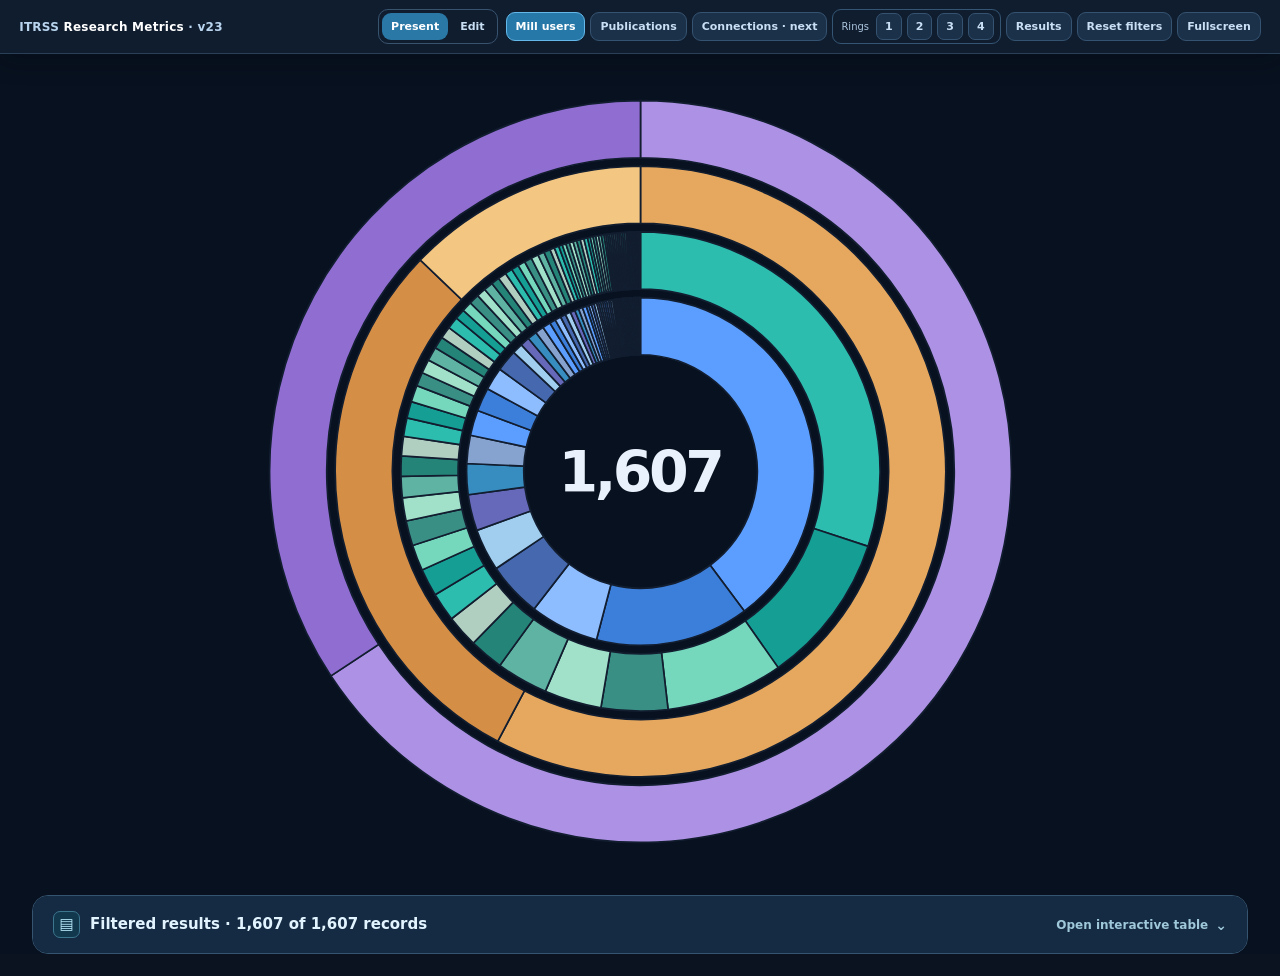
==== commit 81886a0b: "Release v23: restore all 72 departments and 82 academic programs and default clockwise descending ri" ====
--- a/index.html
+++ b/index.html
@@ -1,5 +1,5 @@
-<!doctype html><html lang="en"><head><meta charset="UTF-8"><meta name="viewport" content="width=device-width, initial-scale=1"><title>ITRSS Research Metrics · v22</title><link rel="stylesheet" href="styles.css?v=1795367000"><link rel="stylesheet" href="papers.css?v=1795367000"><link rel="stylesheet" href="author-ring.css?v=10"><link rel="stylesheet" href="publication-atlas.css?v=11"><link rel="stylesheet" href="presentation.css?v=6"><link rel="stylesheet" href="graph.css?v=9"><link rel="stylesheet" href="atlas-switch.css?v=11"><link rel="stylesheet" href="publication-rings-v12.css?v=16"><link rel="stylesheet" href="viewport-fit-v13.css?v=14"><link rel="stylesheet" href="mill-source-v19.css?v=19"><link rel="stylesheet" href="presentation-focus-v20.css?v=20"><link rel="stylesheet" href="mill-results-v21.css?v=21"></head><body class="presentation-mode"><div id="publicBanner" style="position:sticky;top:0;z-index:9999;background:#6937b9;color:white;text-align:center;padding:12px;font:600 15px system-ui">PUBLIC RECORDS · 1,607 MILL USER ENTRIES · AGGREGATED VIEW · 247 PUBLICATION ENTRIES</div><nav id="presentationToolbar" class="presentationToolbar" aria-label="Dashboard display controls">
-  <span class="presentationBrand">ITRSS <strong>Research Metrics</strong> · v22</span>
+<!doctype html><html lang="en"><head><meta charset="UTF-8"><meta name="viewport" content="width=device-width, initial-scale=1"><title>ITRSS Research Metrics · v23</title><link rel="stylesheet" href="styles.css?v=1795367000"><link rel="stylesheet" href="papers.css?v=1795367000"><link rel="stylesheet" href="author-ring.css?v=10"><link rel="stylesheet" href="publication-atlas.css?v=11"><link rel="stylesheet" href="presentation.css?v=6"><link rel="stylesheet" href="graph.css?v=9"><link rel="stylesheet" href="atlas-switch.css?v=11"><link rel="stylesheet" href="publication-rings-v12.css?v=16"><link rel="stylesheet" href="viewport-fit-v13.css?v=14"><link rel="stylesheet" href="mill-source-v19.css?v=19"><link rel="stylesheet" href="presentation-focus-v20.css?v=20"><link rel="stylesheet" href="mill-results-v21.css?v=21"></head><body class="presentation-mode"><div id="publicBanner" style="position:sticky;top:0;z-index:9999;background:#6937b9;color:white;text-align:center;padding:12px;font:600 15px system-ui">PUBLIC RECORDS · 1,607 MILL USER ENTRIES · AGGREGATED VIEW · 247 PUBLICATION ENTRIES</div><nav id="presentationToolbar" class="presentationToolbar" aria-label="Dashboard display controls">
+  <span class="presentationBrand">ITRSS <strong>Research Metrics</strong> · v23</span>
   <div class="presentationActions">
     <span class="presentationModes"><button id="presentationToggle" type="button" class="active" aria-pressed="true">Present</button><button id="presentationDetails" type="button" aria-pressed="false">Edit</button></span>
     <div class="presentationOnly">
@@ -14,7 +14,7 @@
     </div>
   </div>
   <span class="presentationAlert" id="presentationAlert" role="status" aria-live="polite"></span>
-</nav><div class="shell"><div id="millSourceStrip" class="millSourceStrip" role="status" aria-live="polite" data-source="loading">Loading PUBLIC_DATA.csv…</div><header><div class="identity"><div class="brand">S&T <span>ITRSS</span></div><div class="eyebrow">RESEARCH COMPUTING • MILL CLUSTER</div><h1>User population explorer</h1><p>Mill user population · PUBLIC_DATA.csv · detailed department and degree programs · not Slurm usage</p></div><div class="source"><div class="pill" id="badge">Checking dataset…</div><div class="small" id="sourceName">PUBLIC_DATA.csv</div></div></header><section class="summary"><div><small>USERS / ROWS</small><strong id="total">—</strong><span>Source records</span></div><div><small>VISIBLE AFTER FILTERS</small><strong id="visible">—</strong><span id="share">No filters</span></div><div><small>UNIQUE FIRST-RING VALUES</small><strong id="categories">—</strong><span id="categoryName">Choose a column</span></div></section><main class="main"><section class="visual"><div class="sectionHead"><div><h2>Population composition</h2><p>Four categorical rings • click any segment to filter</p></div><button id="clear" class="subtle">Reset selection</button></div><div class="controlGrid"><label>Ring 1 · Department<select id="layer0"></select></label><label>Ring 2 · Classficiation (program)<select id="layer1"></select></label><label>Ring 3 · Status<select id="layer2"></select></label><label>Ring 4 · Advisor recorded<select id="layer3"></select></label><label>Slice order<select id="sort"><option value="desc">Largest first</option><option value="asc">Smallest first</option><option value="alpha">A → Z</option></select></label></div><div class="chartWrap"><svg id="chart" viewBox="0 0 680 680" role="img" aria-label="Interactive multi-ring donut chart"><circle cx="340" cy="340" r="180" fill="none" stroke="#253246" stroke-width="30"/></svg><div class="chartCenter"><div class="mini">SELECTED USERS</div><strong id="centerCount">—</strong><div id="centerCaption">Waiting for report</div></div></div><div class="ringsCaption"><span><i style="background:#5c9eff"></i> Inner</span><span><i style="background:#2cbdaf"></i> Middle</span><span><i style="background:#e6a85e"></i> Status</span><span><i style="background:#ad91e4"></i> Advisor</span></div></section><aside class="side"><div class="sideHead"><h2>Explore segments</h2><p>Values are calculated directly from the imported CSV.</p></div><div id="selection" class="selection">Select a ring segment to see its share and filter the entire chart.</div><div id="legend" class="legend"></div><div class="dataFoot"><div id="fileStatus">Waiting for original CSV…</div><button id="reload" class="subtle">Reload data</button></div></aside></main><details id="millResultsPanel" class="millResultsPanel">
+</nav><div class="shell"><div id="millSourceStrip" class="millSourceStrip" role="status" aria-live="polite" data-source="loading">Loading PUBLIC_DATA.csv…</div><header><div class="identity"><div class="brand">S&T <span>ITRSS</span></div><div class="eyebrow">RESEARCH COMPUTING • MILL CLUSTER</div><h1>User population explorer</h1><p>Mill user population · PUBLIC_DATA.csv · detailed department and degree programs · not Slurm usage</p></div><div class="source"><div class="pill" id="badge">Checking dataset…</div><div class="small" id="sourceName">PUBLIC_DATA.csv</div></div></header><section class="summary"><div><small>USERS / ROWS</small><strong id="total">—</strong><span>Source records</span></div><div><small>VISIBLE AFTER FILTERS</small><strong id="visible">—</strong><span id="share">No filters</span></div><div><small>UNIQUE FIRST-RING VALUES</small><strong id="categories">—</strong><span id="categoryName">Choose a column</span></div></section><main class="main"><section class="visual"><div class="sectionHead"><div><h2>Population composition</h2><p>Four categorical rings • click any segment to filter</p></div><button id="clear" class="subtle">Reset selection</button></div><div class="controlGrid"><label>Ring 1 · Department<select id="layer0"></select></label><label>Ring 2 · Classficiation (program)<select id="layer1"></select></label><label>Ring 3 · Status<select id="layer2"></select></label><label>Ring 4 · Advisor recorded<select id="layer3"></select></label><label>Slice order<select id="sort"><option value="desc" selected>Largest first · clockwise</option><option value="asc">Smallest first</option><option value="alpha">A → Z</option></select></label></div><div class="chartWrap"><svg id="chart" viewBox="0 0 680 680" role="img" aria-label="Interactive multi-ring donut chart"><circle cx="340" cy="340" r="180" fill="none" stroke="#253246" stroke-width="30"/></svg><div class="chartCenter"><div class="mini">SELECTED USERS</div><strong id="centerCount">—</strong><div id="centerCaption">Waiting for report</div></div></div><div class="ringsCaption"><span><i style="background:#5c9eff"></i> Inner</span><span><i style="background:#2cbdaf"></i> Middle</span><span><i style="background:#e6a85e"></i> Status</span><span><i style="background:#ad91e4"></i> Advisor</span></div></section><aside class="side"><div class="sideHead"><h2>Explore segments</h2><p>Values are calculated directly from the imported CSV.</p></div><div id="selection" class="selection">Select a ring segment to see its share and filter the entire chart.</div><div id="legend" class="legend"></div><div class="dataFoot"><div id="fileStatus">Waiting for original CSV…</div><button id="reload" class="subtle">Reload data</button></div></aside></main><details id="millResultsPanel" class="millResultsPanel">
  <summary id="millResultsSummaryRow" aria-label="Show or hide current Mill user filtered results">
   <span class="millSummaryLeft"><span class="millSummaryIcon" aria-hidden="true">▤</span><span id="millResultsSummary">Filtered results · loading public data…</span></span>
   <span class="millSummaryRight">Open interactive table <span class="millChevron" aria-hidden="true">⌄</span></span>
@@ -157,4 +157,4 @@
   </div>
   <p id="graphInfo" role="status" aria-live="polite"></p>
 </section>
-<footer><span>Public Mill population data is grouped · not a measurement of HPC utilization · Publication relationships are exploratory</span><span>Missing values shown as “Not specified”</span></footer></div><script src="app.js?v=22"></script><script src="papers.js?v=12"></script><script src="author-ring.js?v=11"></script><script src="publication-rings-v12.js?v=20"></script><script src="presentation.js?v=17"></script><script src="graph.js?v=10"></script><script src="viewport-fit-v13.js?v=13"></script><script src="mill-results-v21.js?v=22"></script></body></html>
+<footer><span>Public Mill population data is grouped · not a measurement of HPC utilization · Publication relationships are exploratory</span><span>Missing values shown as “Not specified”</span></footer></div><script src="app.js?v=23"></script><script src="papers.js?v=12"></script><script src="author-ring.js?v=11"></script><script src="publication-rings-v12.js?v=20"></script><script src="presentation.js?v=17"></script><script src="graph.js?v=10"></script><script src="viewport-fit-v13.js?v=13"></script><script src="mill-results-v21.js?v=22"></script></body></html>
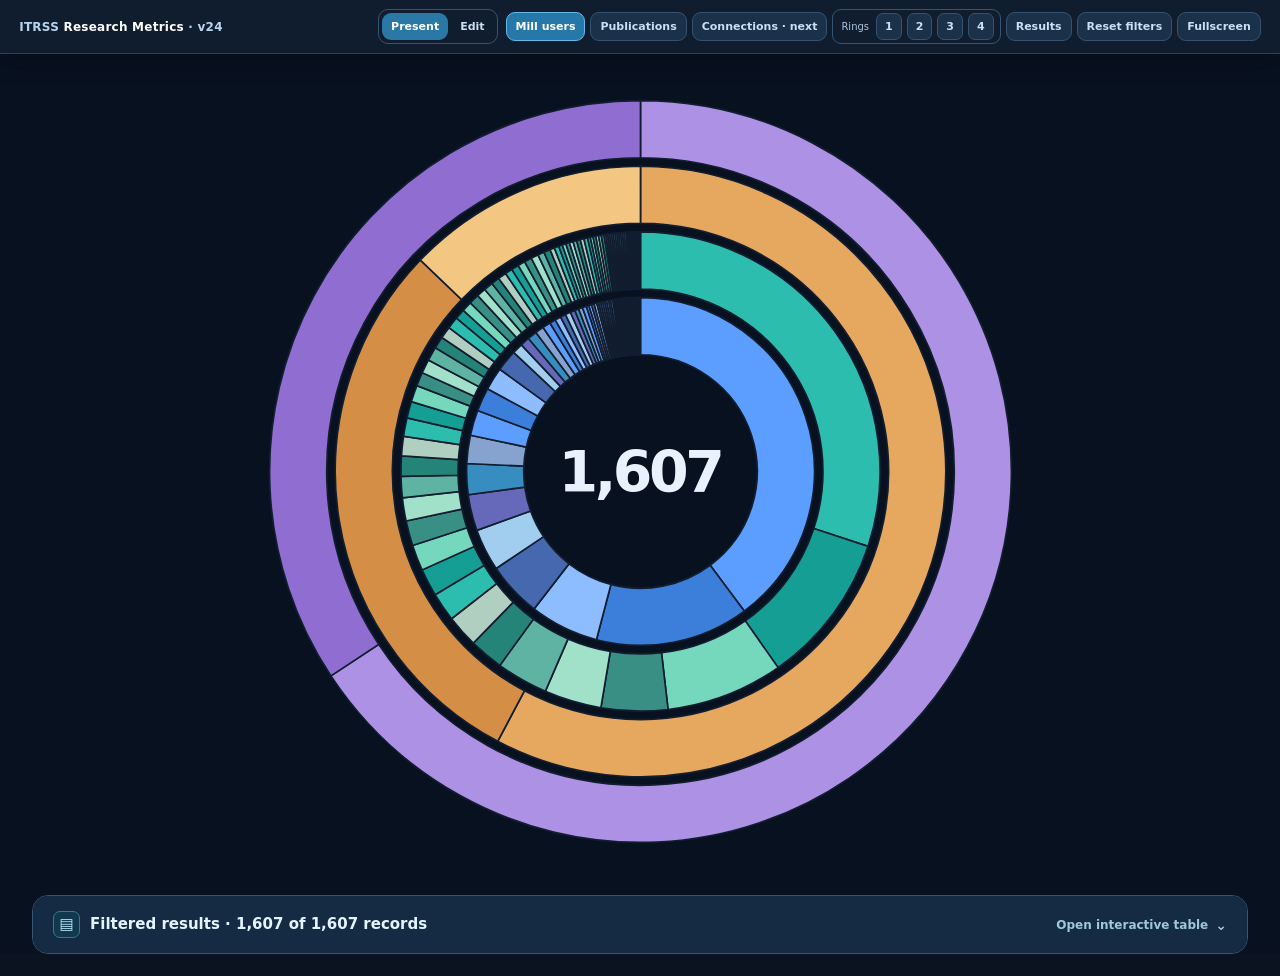
==== commit 59a1b126: "Release v24 with linked Publications Results table below atlas and single large tooltip" ====
--- a/index.html
+++ b/index.html
@@ -1,12 +1,12 @@
-<!doctype html><html lang="en"><head><meta charset="UTF-8"><meta name="viewport" content="width=device-width, initial-scale=1"><title>ITRSS Research Metrics · v23</title><link rel="stylesheet" href="styles.css?v=1795367000"><link rel="stylesheet" href="papers.css?v=1795367000"><link rel="stylesheet" href="author-ring.css?v=10"><link rel="stylesheet" href="publication-atlas.css?v=11"><link rel="stylesheet" href="presentation.css?v=6"><link rel="stylesheet" href="graph.css?v=9"><link rel="stylesheet" href="atlas-switch.css?v=11"><link rel="stylesheet" href="publication-rings-v12.css?v=16"><link rel="stylesheet" href="viewport-fit-v13.css?v=14"><link rel="stylesheet" href="mill-source-v19.css?v=19"><link rel="stylesheet" href="presentation-focus-v20.css?v=20"><link rel="stylesheet" href="mill-results-v21.css?v=21"></head><body class="presentation-mode"><div id="publicBanner" style="position:sticky;top:0;z-index:9999;background:#6937b9;color:white;text-align:center;padding:12px;font:600 15px system-ui">PUBLIC RECORDS · 1,607 MILL USER ENTRIES · AGGREGATED VIEW · 247 PUBLICATION ENTRIES</div><nav id="presentationToolbar" class="presentationToolbar" aria-label="Dashboard display controls">
-  <span class="presentationBrand">ITRSS <strong>Research Metrics</strong> · v23</span>
+<!doctype html><html lang="en"><head><meta charset="UTF-8"><meta name="viewport" content="width=device-width, initial-scale=1"><title>ITRSS Research Metrics · v24</title><link rel="stylesheet" href="styles.css?v=1795367000"><link rel="stylesheet" href="papers.css?v=1795367000"><link rel="stylesheet" href="author-ring.css?v=10"><link rel="stylesheet" href="publication-atlas.css?v=11"><link rel="stylesheet" href="presentation.css?v=6"><link rel="stylesheet" href="graph.css?v=9"><link rel="stylesheet" href="atlas-switch.css?v=11"><link rel="stylesheet" href="publication-rings-v12.css?v=16"><link rel="stylesheet" href="viewport-fit-v13.css?v=14"><link rel="stylesheet" href="mill-source-v19.css?v=19"><link rel="stylesheet" href="presentation-focus-v20.css?v=20"><link rel="stylesheet" href="mill-results-v21.css?v=21"><link rel="stylesheet" href="publication-results-v24.css?v=24"></head><body class="presentation-mode"><div id="publicBanner" style="position:sticky;top:0;z-index:9999;background:#6937b9;color:white;text-align:center;padding:12px;font:600 15px system-ui">PUBLIC RECORDS · 1,607 MILL USER ENTRIES · AGGREGATED VIEW · 247 PUBLICATION ENTRIES</div><nav id="presentationToolbar" class="presentationToolbar" aria-label="Dashboard display controls">
+  <span class="presentationBrand">ITRSS <strong>Research Metrics</strong> · v24</span>
   <div class="presentationActions">
     <span class="presentationModes"><button id="presentationToggle" type="button" class="active" aria-pressed="true">Present</button><button id="presentationDetails" type="button" aria-pressed="false">Edit</button></span>
     <div class="presentationOnly">
       <button id="presentationUsers" type="button" class="active" aria-pressed="true">Mill users</button>
       <button id="presentationPapers" type="button" aria-pressed="false">Publications</button><button id="presentationGraph" type="button" disabled aria-pressed="false" title="Research connections metrics are planned for a later version">Connections · next</button>
       
-      <div class="ringVis" id="ringVisibility" aria-label="Show or hide individual chart rings"><span>Rings</span><button type="button" data-ring-toggle="0" aria-pressed="true" title="Show or hide the inner ring">1</button><button type="button" data-ring-toggle="1" aria-pressed="true" title="Show or hide ring 2">2</button><button type="button" data-ring-toggle="2" aria-pressed="true" title="Show or hide ring 3">3</button><button type="button" data-ring-toggle="3" aria-pressed="true" title="Show or hide the outer ring">4</button></div><button id="millResultsNav" type="button" aria-controls="millResultsPanel" aria-expanded="false" title="Open the filtered Mill Users results table">Results</button><button id="presentationClear" type="button">Reset filters</button>
+      <div class="ringVis" id="ringVisibility" aria-label="Show or hide individual chart rings"><span>Rings</span><button type="button" data-ring-toggle="0" aria-pressed="true" title="Show or hide the inner ring">1</button><button type="button" data-ring-toggle="1" aria-pressed="true" title="Show or hide ring 2">2</button><button type="button" data-ring-toggle="2" aria-pressed="true" title="Show or hide ring 3">3</button><button type="button" data-ring-toggle="3" aria-pressed="true" title="Show or hide the outer ring">4</button></div><button id="millResultsNav" type="button" aria-controls="millResultsPanel" aria-expanded="false" title="Open the filtered Mill Users results table">Results</button><button id="publicationResultsNav" type="button" aria-controls="publicationResultsPanel" aria-expanded="false" title="Open filtered Publications results below the circle">Results</button><button id="presentationClear" type="button">Reset filters</button>
       <button id="presentationFull" type="button">Fullscreen</button>
       <button id="presentationFile" type="button">Open local CSV</button>
       <span id="presentationDataMode" class="presentationDataMode">Loading metrics…</span>
@@ -87,7 +87,33 @@
   <aside class="side"><div class="sideHead"><h2>Explore publications</h2><p>Choose a category or author to filter and explore linked publication research.</p></div><div id="paperSelection" class="selection">Showing all</div><div id="paperLegend" class="legend paperLegend"></div><div class="dataFoot"><span>Public bibliography · optional local replacement</span><button id="paperReload" class="subtle">Choose another JSON</button></div></aside></div>
   <div class="paperList"><h2>Matching publication records</h2><p id="paperRecordCount">Waiting for data</p><div id="paperRecords"></div><p class="paperNote">Public bibliographic metadata only. Internal research notes and evidence-tracking fields have been excluded. Acknowledgments are not proof of direct cluster usage. Duplicates are excluded by default.</p></div>
 </section>
-
+<details id="publicationResultsPanel" class="publicationResultsPanel">
+  <summary id="pubResultSummaryToggle" aria-label="Show or hide results matching the publication research graph">
+    <span class="pubSummaryLeft"><span class="pubSummaryIcon" aria-hidden="true">▤</span><span id="pubResultSummary">Publication results · loading…</span></span>
+    <span class="pubSummaryRight">Open interactive paper table <span class="pubChevron" aria-hidden="true">⌄</span></span>
+  </summary>
+  <div class="pubResultsBody">
+    <div class="pubResultsHeading"><h2>Publications · Filtered Results</h2><p>Live selection from the circular research atlas · public bibliography</p></div>
+    <div id="pubFilterChips" class="pubFilterChips" aria-live="polite"></div>
+    <div class="pubResultsControls">
+      <label>Search papers, authors, or DOI<input id="pubResultSearch" type="search" placeholder="Seismic, Yamilov, quantum…" autocomplete="off"></label>
+      <label>Listed resource<select id="pubResultResource"><option value="">All resources</option><option value="Foundry">Foundry</option><option value="Mill">Mill</option><option value="Both">Both</option></select></label>
+      <label>Output type<select id="pubResultType"><option value="">All output types</option></select></label>
+      <label>Year<select id="pubResultYear"><option value="">All years</option></select></label>
+      <label>Research group<select id="pubResultTheme"><option value="">All research themes</option></select></label>
+      <label>Sort table<select id="pubResultSort"><option value="links">Most connected first</option><option value="year-desc">Newest year</option><option value="year-asc">Oldest year</option><option value="title">Paper title A–Z</option><option value="theme">Research group</option></select></label>
+      <button id="pubClearFilters" type="button">Clear filters</button>
+    </div>
+    <div class="pubTableScroll" role="region" aria-label="Live filtered publication records" tabindex="0">
+      <table>
+        <thead><tr><th scope="col">Publication and source</th><th scope="col">Year</th><th scope="col">Listed resource</th><th scope="col">Output</th><th scope="col">Research group</th><th scope="col">Links</th><th scope="col">Computing evidence</th><th scope="col">Actions</th></tr></thead>
+        <tbody id="pubResultBody"><tr><td colspan="8">Loading publications…</td></tr></tbody>
+      </table>
+    </div>
+    <div class="pubResultsFooter"><span id="pubResultStatus" role="status">Waiting for research graph…</span><button id="pubBackToChart" type="button">Back to circle</button></div>
+    <p class="pubCaution">Paper titles, listed facilities, and output types come from the original public bibliography. Research themes and candidate links are exploratory; reviewed computing evidence is identified separately. Selecting a table filter also filters the circle.</p>
+  </div>
+</details>
 <section id="graphSection" class="graphSection" aria-label="Interactive research literature explorer">
   <div class="graphHeading">
     <div><div class="eyebrow">RESEARCH OUTPUTS · LITERATURE EXPLORER</div>
@@ -157,4 +183,4 @@
   </div>
   <p id="graphInfo" role="status" aria-live="polite"></p>
 </section>
-<footer><span>Public Mill population data is grouped · not a measurement of HPC utilization · Publication relationships are exploratory</span><span>Missing values shown as “Not specified”</span></footer></div><script src="app.js?v=23"></script><script src="papers.js?v=12"></script><script src="author-ring.js?v=11"></script><script src="publication-rings-v12.js?v=20"></script><script src="presentation.js?v=17"></script><script src="graph.js?v=10"></script><script src="viewport-fit-v13.js?v=13"></script><script src="mill-results-v21.js?v=22"></script></body></html>
+<footer><span>Public Mill population data is grouped · not a measurement of HPC utilization · Publication relationships are exploratory</span><span>Missing values shown as “Not specified”</span></footer></div><script src="app.js?v=23"></script><script src="papers.js?v=12"></script><script src="author-ring.js?v=11"></script><script src="publication-rings-v12.js?v=24"></script><script src="presentation.js?v=17"></script><script src="graph.js?v=10"></script><script src="viewport-fit-v13.js?v=13"></script><script src="mill-results-v21.js?v=22"></script><script src="publication-results-v24.js?v=24"></script></body></html>
--- a/publication-results-v24.css
+++ b/publication-results-v24.css
@@ -0,0 +1,108 @@
+/* v24 Publications results — same expandable workflow as Mill user results. */
+#publicationResultsPanel{
+ display:none;max-width:1550px;margin:11px auto 24px;
+ border:1px solid #345775;border-radius:16px;background:#0f2034;
+ overflow:hidden;scroll-margin-top:72px;
+}
+body.presentation-mode.presentation-papers #publicationResultsPanel{display:block}
+#publicationResultsPanel>summary{
+ list-style:none;display:flex;align-items:center;justify-content:space-between;
+ flex-wrap:wrap;gap:9px;padding:14px 18px;
+ background:#142c44;cursor:pointer;user-select:none;
+ color:#e5f6ff;font:740 14px/1.4 system-ui;
+}
+#publicationResultsPanel>summary::-webkit-details-marker{display:none}
+#publicationResultsPanel>summary:hover{background:#1b3c59}
+#publicationResultsPanel .pubSummaryLeft{display:inline-flex;align-items:center;gap:9px}
+#publicationResultsPanel .pubSummaryIcon{
+ display:inline-flex;align-items:center;justify-content:center;
+ width:28px;height:28px;background:#123b51;border:1px solid #4a8798;
+ border-radius:8px;color:#b8f3f9;
+}
+#publicationResultsPanel .pubSummaryRight{font:650 11px system-ui;color:#a5c6d9}
+#publicationResultsPanel .pubChevron{margin-left:6px;display:inline-block;transition:transform .15s}
+#publicationResultsPanel[open] .pubChevron{transform:rotate(180deg)}
+#publicationResultsPanel .pubResultsBody{padding:15px 17px 19px}
+#publicationResultsPanel .pubResultsHeading{display:flex;align-items:baseline;flex-wrap:wrap;gap:11px;margin-bottom:10px}
+#publicationResultsPanel .pubResultsHeading h2{margin:0;color:#f0faff;font:760 19px system-ui}
+#publicationResultsPanel .pubResultsHeading p{margin:0;color:#a0c2d6;font:11px/1.5 system-ui}
+#publicationResultsPanel .pubFilterChips{display:flex;flex-wrap:wrap;gap:6px;margin-bottom:11px}
+#publicationResultsPanel .pubFilterChip,#publicationResultsPanel .pubFilterSelected{
+ display:inline-block;padding:6px 9px;border-radius:8px;background:#1c4052;border:1px solid #3f8191;
+ color:#d6f6f8;font:620 11px/1.4 system-ui;
+}
+#publicationResultsPanel .pubFilterSelected{border-color:#7ad9c2;background:#16443d;max-width:100%;overflow-wrap:anywhere}
+#publicationResultsPanel .pubFilterNeutral{font:11px system-ui;color:#a2bfd1;padding:5px 0}
+#publicationResultsPanel .pubResultsControls{
+ display:flex;align-items:end;flex-wrap:wrap;gap:8px;margin-bottom:12px;
+}
+#publicationResultsPanel .pubResultsControls label{
+ display:grid;gap:5px;flex:1 1 140px;min-width:125px;color:#acc8dc;font:11px system-ui;
+}
+#publicationResultsPanel .pubResultsControls label:first-child{flex:2 1 210px}
+#publicationResultsPanel input,#publicationResultsPanel select{
+ height:38px;min-width:0;width:100%;background:#0c1c2d;
+ border:1px solid #416680;border-radius:8px;color:#f0f9ff;padding:7px 9px;font:12px system-ui;
+}
+#publicationResultsPanel button{
+ cursor:pointer;background:#1a425f;border:1px solid #446d8b;border-radius:9px;
+ color:#d8f1ff;padding:8px 10px;font:650 11px system-ui;white-space:nowrap;
+}
+#publicationResultsPanel button:hover,#publicationResultsPanel button:focus-visible{background:#2b6082}
+#publicationResultsPanel .pubTableScroll{
+ max-height:min(55vh,570px);overflow:auto;background:#0b1b2d;
+ border-radius:11px;border:1px solid #34526e;
+}
+#publicationResultsPanel table{
+ min-width:1000px;width:100%;border-spacing:0;border-collapse:separate;
+ text-align:left;color:#d4e9fa;font:12px/1.5 system-ui;
+}
+#publicationResultsPanel th{
+ position:sticky;top:0;background:#183650;z-index:2;
+ padding:11px 12px;color:#bddff0;border-bottom:1px solid #456887;
+ font:730 11px system-ui;white-space:nowrap;
+}
+#publicationResultsPanel td{padding:10px 12px;border-bottom:1px solid #243c53;vertical-align:middle}
+#publicationResultsPanel tbody tr:hover{background:#1a3853}
+#publicationResultsPanel tbody tr.pubSelectedRow{background:#133f40;box-shadow:inset 3px 0 #53d5c2}
+#publicationResultsPanel .pubTitleCell{min-width:260px;max-width:430px}
+#publicationResultsPanel .pubTitleCell strong{display:block;color:#f2faff;font-size:12px;line-height:1.55}
+#publicationResultsPanel .pubTitleCell small{display:block;color:#9fbacf;margin:3px 0}
+#publicationResultsPanel .pubTitleCell a{display:inline-block;color:#7ad4f7;text-decoration:none;font-size:11px}
+#publicationResultsPanel .pubTitleCell a:hover{text-decoration:underline}
+#publicationResultsPanel .pubNumeric{font-variant-numeric:tabular-nums;text-align:right;white-space:nowrap}
+#publicationResultsPanel .pubReviewed{color:#b8e9dc;text-transform:capitalize;font-size:10px}
+#publicationResultsPanel .pubUnreviewed{color:#829eaf;font-size:10px}
+#publicationResultsPanel .pubRowActions{white-space:nowrap;text-align:right}
+#publicationResultsPanel .pubRowActions button{padding:6px 8px;margin-left:3px}
+#publicationResultsPanel .pubRowActions .pubThemeBtn{background:#21384c}
+#publicationResultsPanel .pubEmpty{padding:25px;text-align:center;color:#a4c3d5}
+#publicationResultsPanel .pubResultsFooter{
+ display:flex;justify-content:space-between;align-items:center;gap:10px;flex-wrap:wrap;
+ padding:12px 1px 4px;color:#a0c1d8;font:11px/1.5 system-ui;
+}
+#publicationResultsPanel .pubCaution{color:#91adbf;margin:10px 1px 0;font:11px/1.6 system-ui}
+body.presentation-mode .presentationOnly #publicationResultsNav{display:none}
+body.presentation-mode.presentation-papers .presentationOnly #publicationResultsNav{display:inline-block}
+body.presentation-mode.presentation-papers .presentationOnly #millResultsNav{display:none!important}
+/* One custom readable hover tooltip; prevent browser-native SVG <title> duplicates. */
+.prHover{
+ max-width:min(490px,65vw)!important;
+ padding:14px 17px!important;
+ border-radius:13px!important;
+ font-size:15px!important;
+ line-height:1.55!important;
+ font-weight:650!important;
+ background:#0b263bfa!important;
+ border:1px solid #5bafc0!important;
+ color:#f4fcff!important;
+ white-space:normal!important;
+ box-shadow:0 10px 33px #010916db!important;
+}
+@media(max-width:720px){
+ #publicationResultsPanel>summary{padding:12px 11px;font-size:12px}
+ #publicationResultsPanel .pubResultsBody{padding:12px 10px}
+ #publicationResultsPanel .pubResultsControls{gap:6px}
+ #publicationResultsPanel .pubResultsControls label{min-width:110px}
+ .prHover{max-width:78vw!important;font-size:13px!important;padding:10px 13px!important}
+}
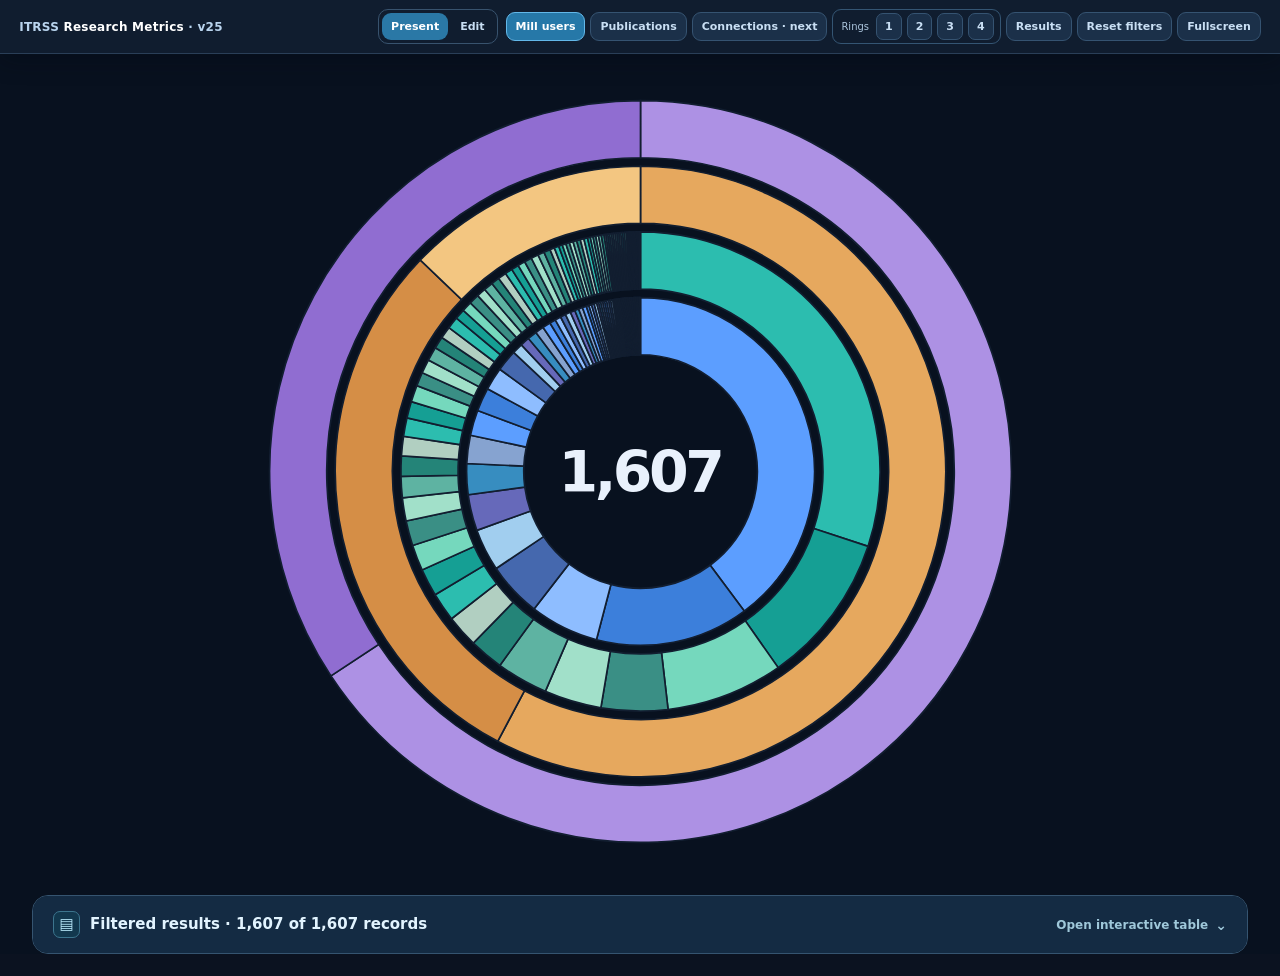
==== commit 86af9c47: "Release v25 publication results and single large tooltip; refresh chart and navigation script caches" ====
--- a/index.html
+++ b/index.html
@@ -1,5 +1,5 @@
-<!doctype html><html lang="en"><head><meta charset="UTF-8"><meta name="viewport" content="width=device-width, initial-scale=1"><title>ITRSS Research Metrics · v24</title><link rel="stylesheet" href="styles.css?v=1795367000"><link rel="stylesheet" href="papers.css?v=1795367000"><link rel="stylesheet" href="author-ring.css?v=10"><link rel="stylesheet" href="publication-atlas.css?v=11"><link rel="stylesheet" href="presentation.css?v=6"><link rel="stylesheet" href="graph.css?v=9"><link rel="stylesheet" href="atlas-switch.css?v=11"><link rel="stylesheet" href="publication-rings-v12.css?v=16"><link rel="stylesheet" href="viewport-fit-v13.css?v=14"><link rel="stylesheet" href="mill-source-v19.css?v=19"><link rel="stylesheet" href="presentation-focus-v20.css?v=20"><link rel="stylesheet" href="mill-results-v21.css?v=21"><link rel="stylesheet" href="publication-results-v24.css?v=24"></head><body class="presentation-mode"><div id="publicBanner" style="position:sticky;top:0;z-index:9999;background:#6937b9;color:white;text-align:center;padding:12px;font:600 15px system-ui">PUBLIC RECORDS · 1,607 MILL USER ENTRIES · AGGREGATED VIEW · 247 PUBLICATION ENTRIES</div><nav id="presentationToolbar" class="presentationToolbar" aria-label="Dashboard display controls">
-  <span class="presentationBrand">ITRSS <strong>Research Metrics</strong> · v24</span>
+<!doctype html><html lang="en"><head><meta charset="UTF-8"><meta name="viewport" content="width=device-width, initial-scale=1"><title>ITRSS Research Metrics · v25</title><link rel="stylesheet" href="styles.css?v=1795367000"><link rel="stylesheet" href="papers.css?v=1795367000"><link rel="stylesheet" href="author-ring.css?v=10"><link rel="stylesheet" href="publication-atlas.css?v=11"><link rel="stylesheet" href="presentation.css?v=6"><link rel="stylesheet" href="graph.css?v=9"><link rel="stylesheet" href="atlas-switch.css?v=11"><link rel="stylesheet" href="publication-rings-v12.css?v=16"><link rel="stylesheet" href="viewport-fit-v13.css?v=14"><link rel="stylesheet" href="mill-source-v19.css?v=19"><link rel="stylesheet" href="presentation-focus-v20.css?v=20"><link rel="stylesheet" href="mill-results-v21.css?v=21"><link rel="stylesheet" href="publication-results-v24.css?v=24"></head><body class="presentation-mode"><div id="publicBanner" style="position:sticky;top:0;z-index:9999;background:#6937b9;color:white;text-align:center;padding:12px;font:600 15px system-ui">PUBLIC RECORDS · 1,607 MILL USER ENTRIES · AGGREGATED VIEW · 247 PUBLICATION ENTRIES</div><nav id="presentationToolbar" class="presentationToolbar" aria-label="Dashboard display controls">
+  <span class="presentationBrand">ITRSS <strong>Research Metrics</strong> · v25</span>
   <div class="presentationActions">
     <span class="presentationModes"><button id="presentationToggle" type="button" class="active" aria-pressed="true">Present</button><button id="presentationDetails" type="button" aria-pressed="false">Edit</button></span>
     <div class="presentationOnly">
@@ -183,4 +183,4 @@
   </div>
   <p id="graphInfo" role="status" aria-live="polite"></p>
 </section>
-<footer><span>Public Mill population data is grouped · not a measurement of HPC utilization · Publication relationships are exploratory</span><span>Missing values shown as “Not specified”</span></footer></div><script src="app.js?v=23"></script><script src="papers.js?v=12"></script><script src="author-ring.js?v=11"></script><script src="publication-rings-v12.js?v=24"></script><script src="presentation.js?v=17"></script><script src="graph.js?v=10"></script><script src="viewport-fit-v13.js?v=13"></script><script src="mill-results-v21.js?v=22"></script><script src="publication-results-v24.js?v=24"></script></body></html>
+<footer><span>Public Mill population data is grouped · not a measurement of HPC utilization · Publication relationships are exploratory</span><span>Missing values shown as “Not specified”</span></footer></div><script src="app.js?v=23"></script><script src="papers.js?v=12"></script><script src="author-ring.js?v=11"></script><script src="publication-rings-v12.js?v=25"></script><script src="presentation.js?v=25"></script><script src="graph.js?v=10"></script><script src="viewport-fit-v13.js?v=13"></script><script src="mill-results-v21.js?v=22"></script><script src="publication-results-v24.js?v=25"></script></body></html>
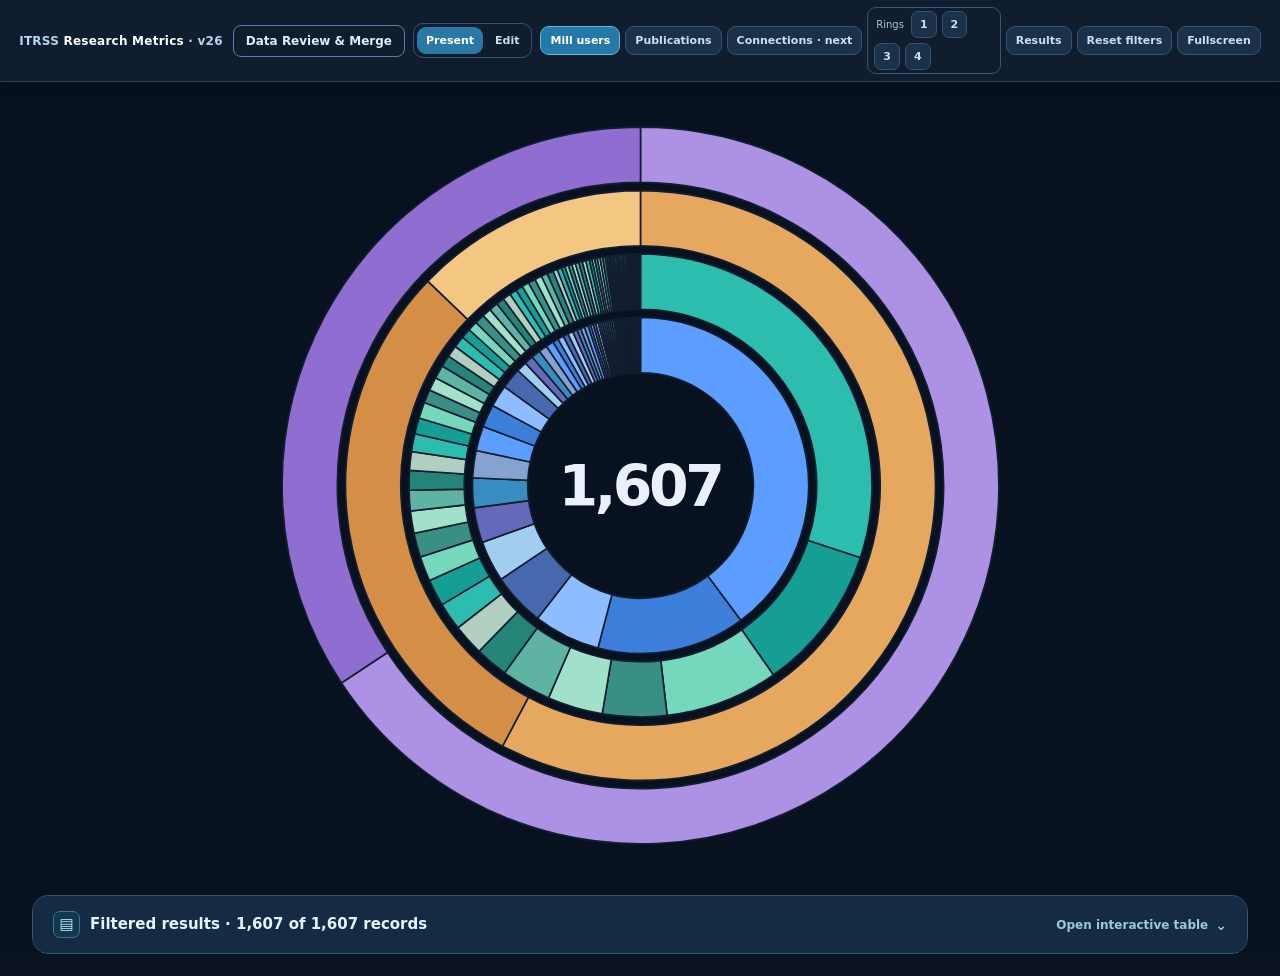
==== commit 4fe4c142: "Link Data Review & Merge from existing ITRSS dashboard" ====
--- a/index.html
+++ b/index.html
@@ -1,7 +1,7 @@
-<!doctype html><html lang="en"><head><meta charset="UTF-8"><meta name="viewport" content="width=device-width, initial-scale=1"><title>ITRSS Research Metrics · v25</title><link rel="stylesheet" href="styles.css?v=1795367000"><link rel="stylesheet" href="papers.css?v=1795367000"><link rel="stylesheet" href="author-ring.css?v=10"><link rel="stylesheet" href="publication-atlas.css?v=11"><link rel="stylesheet" href="presentation.css?v=6"><link rel="stylesheet" href="graph.css?v=9"><link rel="stylesheet" href="atlas-switch.css?v=11"><link rel="stylesheet" href="publication-rings-v12.css?v=16"><link rel="stylesheet" href="viewport-fit-v13.css?v=14"><link rel="stylesheet" href="mill-source-v19.css?v=19"><link rel="stylesheet" href="presentation-focus-v20.css?v=20"><link rel="stylesheet" href="mill-results-v21.css?v=21"><link rel="stylesheet" href="publication-results-v24.css?v=24"></head><body class="presentation-mode"><div id="publicBanner" style="position:sticky;top:0;z-index:9999;background:#6937b9;color:white;text-align:center;padding:12px;font:600 15px system-ui">PUBLIC RECORDS · 1,607 MILL USER ENTRIES · AGGREGATED VIEW · 247 PUBLICATION ENTRIES</div><nav id="presentationToolbar" class="presentationToolbar" aria-label="Dashboard display controls">
-  <span class="presentationBrand">ITRSS <strong>Research Metrics</strong> · v25</span>
+<!doctype html><html lang="en"><head><meta charset="UTF-8"><meta name="viewport" content="width=device-width, initial-scale=1"><title>ITRSS Research Metrics · v26</title><link rel="stylesheet" href="styles.css?v=1795367000"><link rel="stylesheet" href="papers.css?v=1795367000"><link rel="stylesheet" href="author-ring.css?v=10"><link rel="stylesheet" href="publication-atlas.css?v=11"><link rel="stylesheet" href="presentation.css?v=6"><link rel="stylesheet" href="graph.css?v=9"><link rel="stylesheet" href="atlas-switch.css?v=11"><link rel="stylesheet" href="publication-rings-v12.css?v=16"><link rel="stylesheet" href="viewport-fit-v13.css?v=14"><link rel="stylesheet" href="mill-source-v19.css?v=19"><link rel="stylesheet" href="presentation-focus-v20.css?v=20"><link rel="stylesheet" href="mill-results-v21.css?v=21"><link rel="stylesheet" href="publication-results-v24.css?v=24"></head><body class="presentation-mode"><div id="publicBanner" style="position:sticky;top:0;z-index:9999;background:#6937b9;color:white;text-align:center;padding:12px;font:600 15px system-ui">PUBLIC RECORDS · 1,607 MILL USER ENTRIES · AGGREGATED VIEW · 247 PUBLICATION ENTRIES</div><nav id="presentationToolbar" class="presentationToolbar" aria-label="Dashboard display controls">
+  <span class="presentationBrand">ITRSS <strong>Research Metrics</strong> · v26</span>
   <div class="presentationActions">
-    <span class="presentationModes"><button id="presentationToggle" type="button" class="active" aria-pressed="true">Present</button><button id="presentationDetails" type="button" aria-pressed="false">Edit</button></span>
+    <a href="data-review.html?v=26" style="display:inline-flex;align-items:center;border:1px solid #547eae;border-radius:8px;padding:8px 12px;color:#e0edff;text-decoration:none;font-size:12px;font-weight:600;white-space:nowrap">Data Review &amp; Merge</a><span class="presentationModes"><button id="presentationToggle" type="button" class="active" aria-pressed="true">Present</button><button id="presentationDetails" type="button" aria-pressed="false">Edit</button></span>
     <div class="presentationOnly">
       <button id="presentationUsers" type="button" class="active" aria-pressed="true">Mill users</button>
       <button id="presentationPapers" type="button" aria-pressed="false">Publications</button><button id="presentationGraph" type="button" disabled aria-pressed="false" title="Research connections metrics are planned for a later version">Connections · next</button>
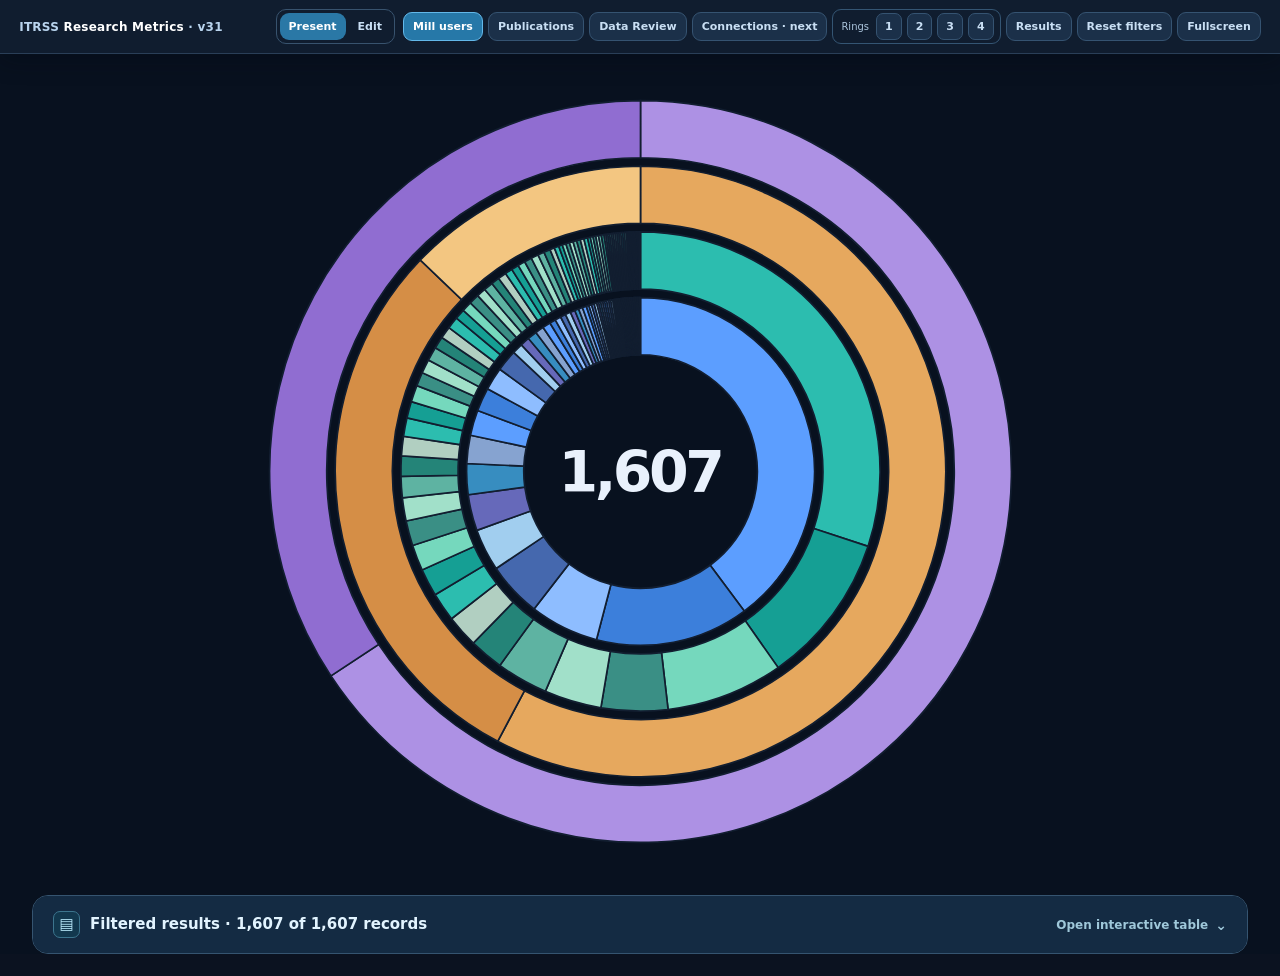
==== commit b32c3f2b: "v31 add Data Review as third dashboard navigation view" ====
--- a/index.html
+++ b/index.html
@@ -1,10 +1,10 @@
-<!doctype html><html lang="en"><head><meta charset="UTF-8"><meta name="viewport" content="width=device-width, initial-scale=1"><title>ITRSS Research Metrics · v26</title><link rel="stylesheet" href="styles.css?v=1795367000"><link rel="stylesheet" href="papers.css?v=1795367000"><link rel="stylesheet" href="author-ring.css?v=10"><link rel="stylesheet" href="publication-atlas.css?v=11"><link rel="stylesheet" href="presentation.css?v=6"><link rel="stylesheet" href="graph.css?v=9"><link rel="stylesheet" href="atlas-switch.css?v=11"><link rel="stylesheet" href="publication-rings-v12.css?v=16"><link rel="stylesheet" href="viewport-fit-v13.css?v=14"><link rel="stylesheet" href="mill-source-v19.css?v=19"><link rel="stylesheet" href="presentation-focus-v20.css?v=20"><link rel="stylesheet" href="mill-results-v21.css?v=21"><link rel="stylesheet" href="publication-results-v24.css?v=24"></head><body class="presentation-mode"><div id="publicBanner" style="position:sticky;top:0;z-index:9999;background:#6937b9;color:white;text-align:center;padding:12px;font:600 15px system-ui">PUBLIC RECORDS · 1,607 MILL USER ENTRIES · AGGREGATED VIEW · 247 PUBLICATION ENTRIES</div><nav id="presentationToolbar" class="presentationToolbar" aria-label="Dashboard display controls">
-  <span class="presentationBrand">ITRSS <strong>Research Metrics</strong> · v26</span>
+<!doctype html><html lang="en"><head><meta charset="UTF-8"><meta name="viewport" content="width=device-width, initial-scale=1"><title>ITRSS Research Metrics · v31</title><link rel="stylesheet" href="styles.css?v=1795367000"><link rel="stylesheet" href="papers.css?v=1795367000"><link rel="stylesheet" href="author-ring.css?v=10"><link rel="stylesheet" href="publication-atlas.css?v=11"><link rel="stylesheet" href="presentation.css?v=6"><link rel="stylesheet" href="graph.css?v=9"><link rel="stylesheet" href="atlas-switch.css?v=11"><link rel="stylesheet" href="publication-rings-v12.css?v=16"><link rel="stylesheet" href="viewport-fit-v13.css?v=14"><link rel="stylesheet" href="mill-source-v19.css?v=19"><link rel="stylesheet" href="presentation-focus-v20.css?v=20"><link rel="stylesheet" href="mill-results-v21.css?v=21"><link rel="stylesheet" href="publication-results-v24.css?v=24"></head><body class="presentation-mode"><div id="publicBanner" style="position:sticky;top:0;z-index:9999;background:#6937b9;color:white;text-align:center;padding:12px;font:600 15px system-ui">PUBLIC RECORDS · 1,607 MILL USER ENTRIES · AGGREGATED VIEW · 247 PUBLICATION ENTRIES</div><nav id="presentationToolbar" class="presentationToolbar" aria-label="Dashboard display controls">
+  <span class="presentationBrand">ITRSS <strong>Research Metrics</strong> · v31</span>
   <div class="presentationActions">
-    <a href="data-review.html?v=26" style="display:inline-flex;align-items:center;border:1px solid #547eae;border-radius:8px;padding:8px 12px;color:#e0edff;text-decoration:none;font-size:12px;font-weight:600;white-space:nowrap">Data Review &amp; Merge</a><span class="presentationModes"><button id="presentationToggle" type="button" class="active" aria-pressed="true">Present</button><button id="presentationDetails" type="button" aria-pressed="false">Edit</button></span>
+    <span class="presentationModes"><button id="presentationToggle" type="button" class="active" aria-pressed="true">Present</button><button id="presentationDetails" type="button" aria-pressed="false">Edit</button></span>
     <div class="presentationOnly">
       <button id="presentationUsers" type="button" class="active" aria-pressed="true">Mill users</button>
-      <button id="presentationPapers" type="button" aria-pressed="false">Publications</button><button id="presentationGraph" type="button" disabled aria-pressed="false" title="Research connections metrics are planned for a later version">Connections · next</button>
+      <button id="presentationPapers" type="button" aria-pressed="false">Publications</button><button id="presentationReview" type="button" title="Compare and merge two local Excel files" onclick="location.href='data-review.html?v=31'">Data Review</button><button id="presentationGraph" type="button" disabled aria-pressed="false" title="Research connections metrics are planned for a later version">Connections · next</button>
       
       <div class="ringVis" id="ringVisibility" aria-label="Show or hide individual chart rings"><span>Rings</span><button type="button" data-ring-toggle="0" aria-pressed="true" title="Show or hide the inner ring">1</button><button type="button" data-ring-toggle="1" aria-pressed="true" title="Show or hide ring 2">2</button><button type="button" data-ring-toggle="2" aria-pressed="true" title="Show or hide ring 3">3</button><button type="button" data-ring-toggle="3" aria-pressed="true" title="Show or hide the outer ring">4</button></div><button id="millResultsNav" type="button" aria-controls="millResultsPanel" aria-expanded="false" title="Open the filtered Mill Users results table">Results</button><button id="publicationResultsNav" type="button" aria-controls="publicationResultsPanel" aria-expanded="false" title="Open filtered Publications results below the circle">Results</button><button id="presentationClear" type="button">Reset filters</button>
       <button id="presentationFull" type="button">Fullscreen</button>
@@ -183,4 +183,4 @@
   </div>
   <p id="graphInfo" role="status" aria-live="polite"></p>
 </section>
-<footer><span>Public Mill population data is grouped · not a measurement of HPC utilization · Publication relationships are exploratory</span><span>Missing values shown as “Not specified”</span></footer></div><script src="app.js?v=23"></script><script src="papers.js?v=12"></script><script src="author-ring.js?v=11"></script><script src="publication-rings-v12.js?v=25"></script><script src="presentation.js?v=25"></script><script src="graph.js?v=10"></script><script src="viewport-fit-v13.js?v=13"></script><script src="mill-results-v21.js?v=22"></script><script src="publication-results-v24.js?v=25"></script></body></html>
+<footer><span>Public Mill population data is grouped · not a measurement of HPC utilization · Publication relationships are exploratory</span><span>Missing values shown as “Not specified”</span></footer></div><script src="app.js?v=23"></script><script src="papers.js?v=12"></script><script src="author-ring.js?v=11"></script><script src="publication-rings-v12.js?v=25"></script><script src="presentation.js?v=31"></script><script src="graph.js?v=10"></script><script src="viewport-fit-v13.js?v=13"></script><script src="mill-results-v21.js?v=22"></script><script src="publication-results-v24.js?v=25"></script></body></html>
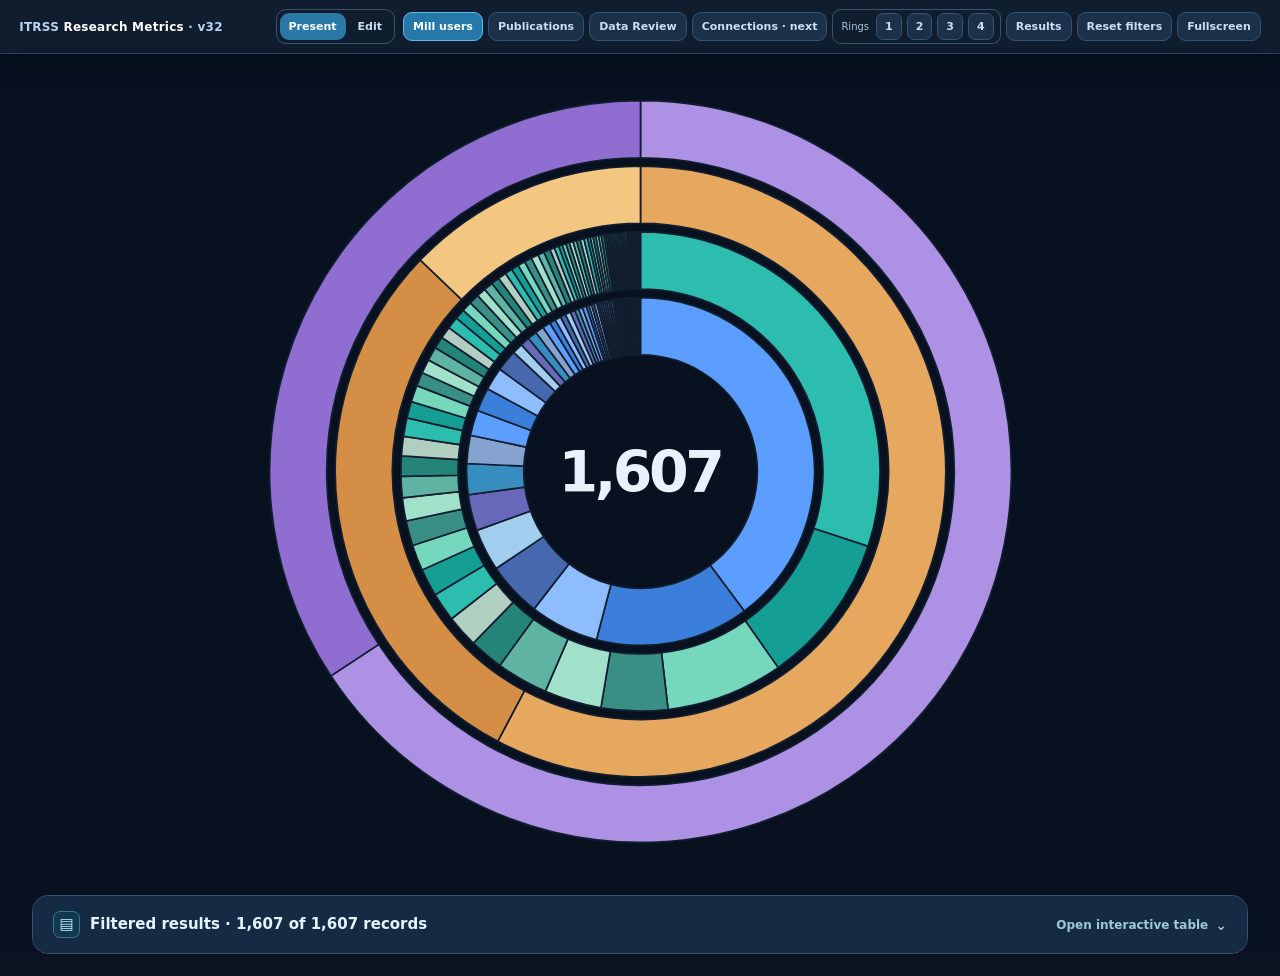
==== commit 467043da: "Link compact v32 Data Review from main dashboard" ====
--- a/index.html
+++ b/index.html
@@ -1,10 +1,10 @@
-<!doctype html><html lang="en"><head><meta charset="UTF-8"><meta name="viewport" content="width=device-width, initial-scale=1"><title>ITRSS Research Metrics · v31</title><link rel="stylesheet" href="styles.css?v=1795367000"><link rel="stylesheet" href="papers.css?v=1795367000"><link rel="stylesheet" href="author-ring.css?v=10"><link rel="stylesheet" href="publication-atlas.css?v=11"><link rel="stylesheet" href="presentation.css?v=6"><link rel="stylesheet" href="graph.css?v=9"><link rel="stylesheet" href="atlas-switch.css?v=11"><link rel="stylesheet" href="publication-rings-v12.css?v=16"><link rel="stylesheet" href="viewport-fit-v13.css?v=14"><link rel="stylesheet" href="mill-source-v19.css?v=19"><link rel="stylesheet" href="presentation-focus-v20.css?v=20"><link rel="stylesheet" href="mill-results-v21.css?v=21"><link rel="stylesheet" href="publication-results-v24.css?v=24"></head><body class="presentation-mode"><div id="publicBanner" style="position:sticky;top:0;z-index:9999;background:#6937b9;color:white;text-align:center;padding:12px;font:600 15px system-ui">PUBLIC RECORDS · 1,607 MILL USER ENTRIES · AGGREGATED VIEW · 247 PUBLICATION ENTRIES</div><nav id="presentationToolbar" class="presentationToolbar" aria-label="Dashboard display controls">
-  <span class="presentationBrand">ITRSS <strong>Research Metrics</strong> · v31</span>
+<!doctype html><html lang="en"><head><meta charset="UTF-8"><meta name="viewport" content="width=device-width, initial-scale=1"><title>ITRSS Research Metrics · v32</title><link rel="stylesheet" href="styles.css?v=1795367000"><link rel="stylesheet" href="papers.css?v=1795367000"><link rel="stylesheet" href="author-ring.css?v=10"><link rel="stylesheet" href="publication-atlas.css?v=11"><link rel="stylesheet" href="presentation.css?v=6"><link rel="stylesheet" href="graph.css?v=9"><link rel="stylesheet" href="atlas-switch.css?v=11"><link rel="stylesheet" href="publication-rings-v12.css?v=16"><link rel="stylesheet" href="viewport-fit-v13.css?v=14"><link rel="stylesheet" href="mill-source-v19.css?v=19"><link rel="stylesheet" href="presentation-focus-v20.css?v=20"><link rel="stylesheet" href="mill-results-v21.css?v=21"><link rel="stylesheet" href="publication-results-v24.css?v=24"></head><body class="presentation-mode"><div id="publicBanner" style="position:sticky;top:0;z-index:9999;background:#6937b9;color:white;text-align:center;padding:12px;font:600 15px system-ui">PUBLIC RECORDS · 1,607 MILL USER ENTRIES · AGGREGATED VIEW · 247 PUBLICATION ENTRIES</div><nav id="presentationToolbar" class="presentationToolbar" aria-label="Dashboard display controls">
+  <span class="presentationBrand">ITRSS <strong>Research Metrics</strong> · v32</span>
   <div class="presentationActions">
     <span class="presentationModes"><button id="presentationToggle" type="button" class="active" aria-pressed="true">Present</button><button id="presentationDetails" type="button" aria-pressed="false">Edit</button></span>
     <div class="presentationOnly">
       <button id="presentationUsers" type="button" class="active" aria-pressed="true">Mill users</button>
-      <button id="presentationPapers" type="button" aria-pressed="false">Publications</button><button id="presentationReview" type="button" title="Compare and merge two local Excel files" onclick="location.href='data-review.html?v=31'">Data Review</button><button id="presentationGraph" type="button" disabled aria-pressed="false" title="Research connections metrics are planned for a later version">Connections · next</button>
+      <button id="presentationPapers" type="button" aria-pressed="false">Publications</button><button id="presentationReview" type="button" title="Compare and merge two local Excel files" onclick="location.href='data-review.html?v=32'">Data Review</button><button id="presentationGraph" type="button" disabled aria-pressed="false" title="Research connections metrics are planned for a later version">Connections · next</button>
       
       <div class="ringVis" id="ringVisibility" aria-label="Show or hide individual chart rings"><span>Rings</span><button type="button" data-ring-toggle="0" aria-pressed="true" title="Show or hide the inner ring">1</button><button type="button" data-ring-toggle="1" aria-pressed="true" title="Show or hide ring 2">2</button><button type="button" data-ring-toggle="2" aria-pressed="true" title="Show or hide ring 3">3</button><button type="button" data-ring-toggle="3" aria-pressed="true" title="Show or hide the outer ring">4</button></div><button id="millResultsNav" type="button" aria-controls="millResultsPanel" aria-expanded="false" title="Open the filtered Mill Users results table">Results</button><button id="publicationResultsNav" type="button" aria-controls="publicationResultsPanel" aria-expanded="false" title="Open filtered Publications results below the circle">Results</button><button id="presentationClear" type="button">Reset filters</button>
       <button id="presentationFull" type="button">Fullscreen</button>
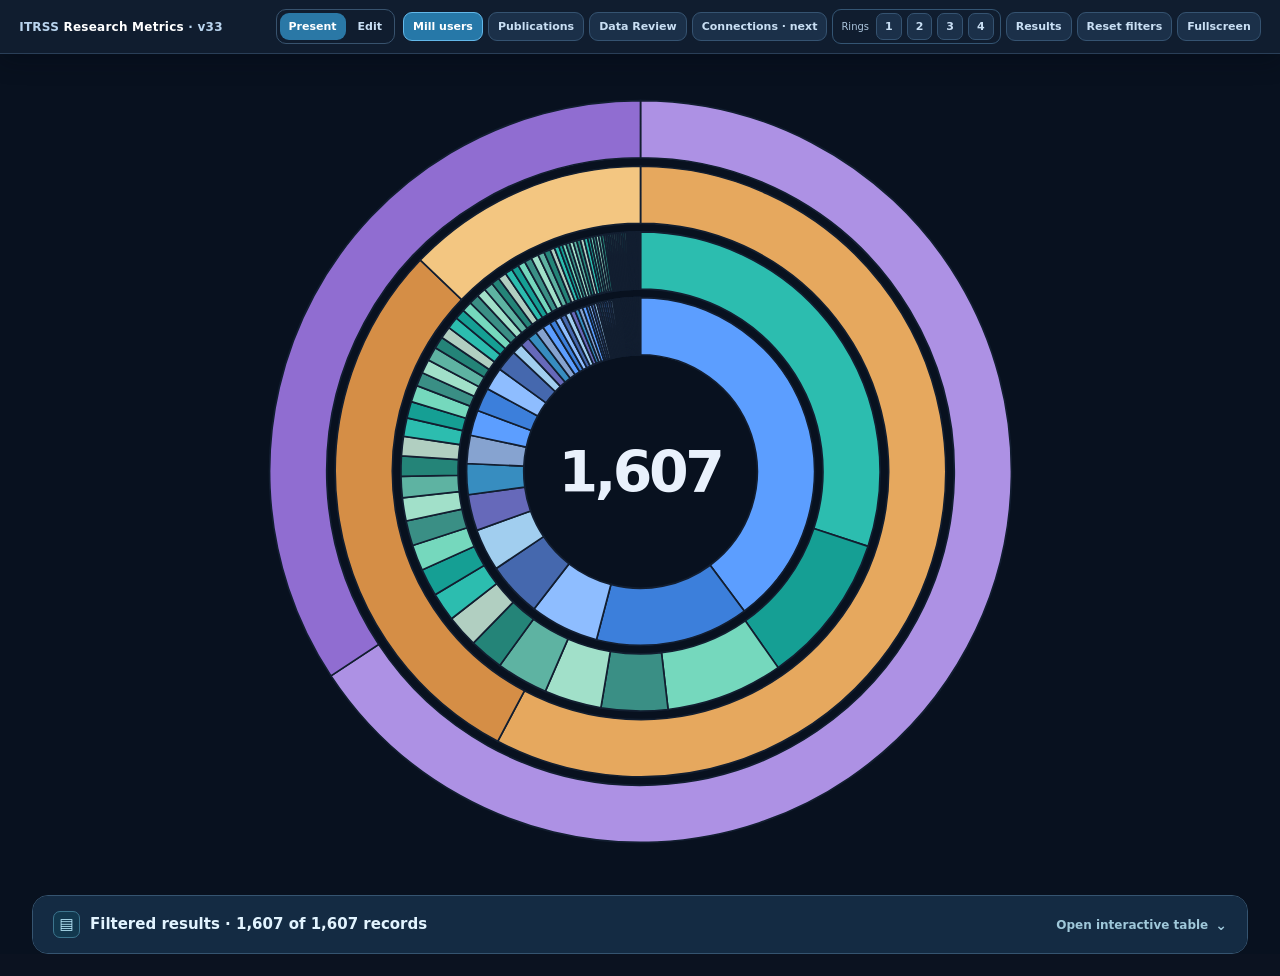
==== commit e94b4550: "Expose presentation-first v33 Data Review in main dashboard" ====
--- a/index.html
+++ b/index.html
@@ -1,10 +1,10 @@
-<!doctype html><html lang="en"><head><meta charset="UTF-8"><meta name="viewport" content="width=device-width, initial-scale=1"><title>ITRSS Research Metrics · v32</title><link rel="stylesheet" href="styles.css?v=1795367000"><link rel="stylesheet" href="papers.css?v=1795367000"><link rel="stylesheet" href="author-ring.css?v=10"><link rel="stylesheet" href="publication-atlas.css?v=11"><link rel="stylesheet" href="presentation.css?v=6"><link rel="stylesheet" href="graph.css?v=9"><link rel="stylesheet" href="atlas-switch.css?v=11"><link rel="stylesheet" href="publication-rings-v12.css?v=16"><link rel="stylesheet" href="viewport-fit-v13.css?v=14"><link rel="stylesheet" href="mill-source-v19.css?v=19"><link rel="stylesheet" href="presentation-focus-v20.css?v=20"><link rel="stylesheet" href="mill-results-v21.css?v=21"><link rel="stylesheet" href="publication-results-v24.css?v=24"></head><body class="presentation-mode"><div id="publicBanner" style="position:sticky;top:0;z-index:9999;background:#6937b9;color:white;text-align:center;padding:12px;font:600 15px system-ui">PUBLIC RECORDS · 1,607 MILL USER ENTRIES · AGGREGATED VIEW · 247 PUBLICATION ENTRIES</div><nav id="presentationToolbar" class="presentationToolbar" aria-label="Dashboard display controls">
-  <span class="presentationBrand">ITRSS <strong>Research Metrics</strong> · v32</span>
+<!doctype html><html lang="en"><head><meta charset="UTF-8"><meta name="viewport" content="width=device-width, initial-scale=1"><title>ITRSS Research Metrics · v33</title><link rel="stylesheet" href="styles.css?v=1795367000"><link rel="stylesheet" href="papers.css?v=1795367000"><link rel="stylesheet" href="author-ring.css?v=10"><link rel="stylesheet" href="publication-atlas.css?v=11"><link rel="stylesheet" href="presentation.css?v=6"><link rel="stylesheet" href="graph.css?v=9"><link rel="stylesheet" href="atlas-switch.css?v=11"><link rel="stylesheet" href="publication-rings-v12.css?v=16"><link rel="stylesheet" href="viewport-fit-v13.css?v=14"><link rel="stylesheet" href="mill-source-v19.css?v=19"><link rel="stylesheet" href="presentation-focus-v20.css?v=20"><link rel="stylesheet" href="mill-results-v21.css?v=21"><link rel="stylesheet" href="publication-results-v24.css?v=24"></head><body class="presentation-mode"><div id="publicBanner" style="position:sticky;top:0;z-index:9999;background:#6937b9;color:white;text-align:center;padding:12px;font:600 15px system-ui">PUBLIC RECORDS · 1,607 MILL USER ENTRIES · AGGREGATED VIEW · 247 PUBLICATION ENTRIES</div><nav id="presentationToolbar" class="presentationToolbar" aria-label="Dashboard display controls">
+  <span class="presentationBrand">ITRSS <strong>Research Metrics</strong> · v33</span>
   <div class="presentationActions">
     <span class="presentationModes"><button id="presentationToggle" type="button" class="active" aria-pressed="true">Present</button><button id="presentationDetails" type="button" aria-pressed="false">Edit</button></span>
     <div class="presentationOnly">
       <button id="presentationUsers" type="button" class="active" aria-pressed="true">Mill users</button>
-      <button id="presentationPapers" type="button" aria-pressed="false">Publications</button><button id="presentationReview" type="button" title="Compare and merge two local Excel files" onclick="location.href='data-review.html?v=32'">Data Review</button><button id="presentationGraph" type="button" disabled aria-pressed="false" title="Research connections metrics are planned for a later version">Connections · next</button>
+      <button id="presentationPapers" type="button" aria-pressed="false">Publications</button><button id="presentationReview" type="button" title="Compare and merge two local Excel files" onclick="location.href='data-review.html?v=33'">Data Review</button><button id="presentationGraph" type="button" disabled aria-pressed="false" title="Research connections metrics are planned for a later version">Connections · next</button>
       
       <div class="ringVis" id="ringVisibility" aria-label="Show or hide individual chart rings"><span>Rings</span><button type="button" data-ring-toggle="0" aria-pressed="true" title="Show or hide the inner ring">1</button><button type="button" data-ring-toggle="1" aria-pressed="true" title="Show or hide ring 2">2</button><button type="button" data-ring-toggle="2" aria-pressed="true" title="Show or hide ring 3">3</button><button type="button" data-ring-toggle="3" aria-pressed="true" title="Show or hide the outer ring">4</button></div><button id="millResultsNav" type="button" aria-controls="millResultsPanel" aria-expanded="false" title="Open the filtered Mill Users results table">Results</button><button id="publicationResultsNav" type="button" aria-controls="publicationResultsPanel" aria-expanded="false" title="Open filtered Publications results below the circle">Results</button><button id="presentationClear" type="button">Reset filters</button>
       <button id="presentationFull" type="button">Fullscreen</button>
